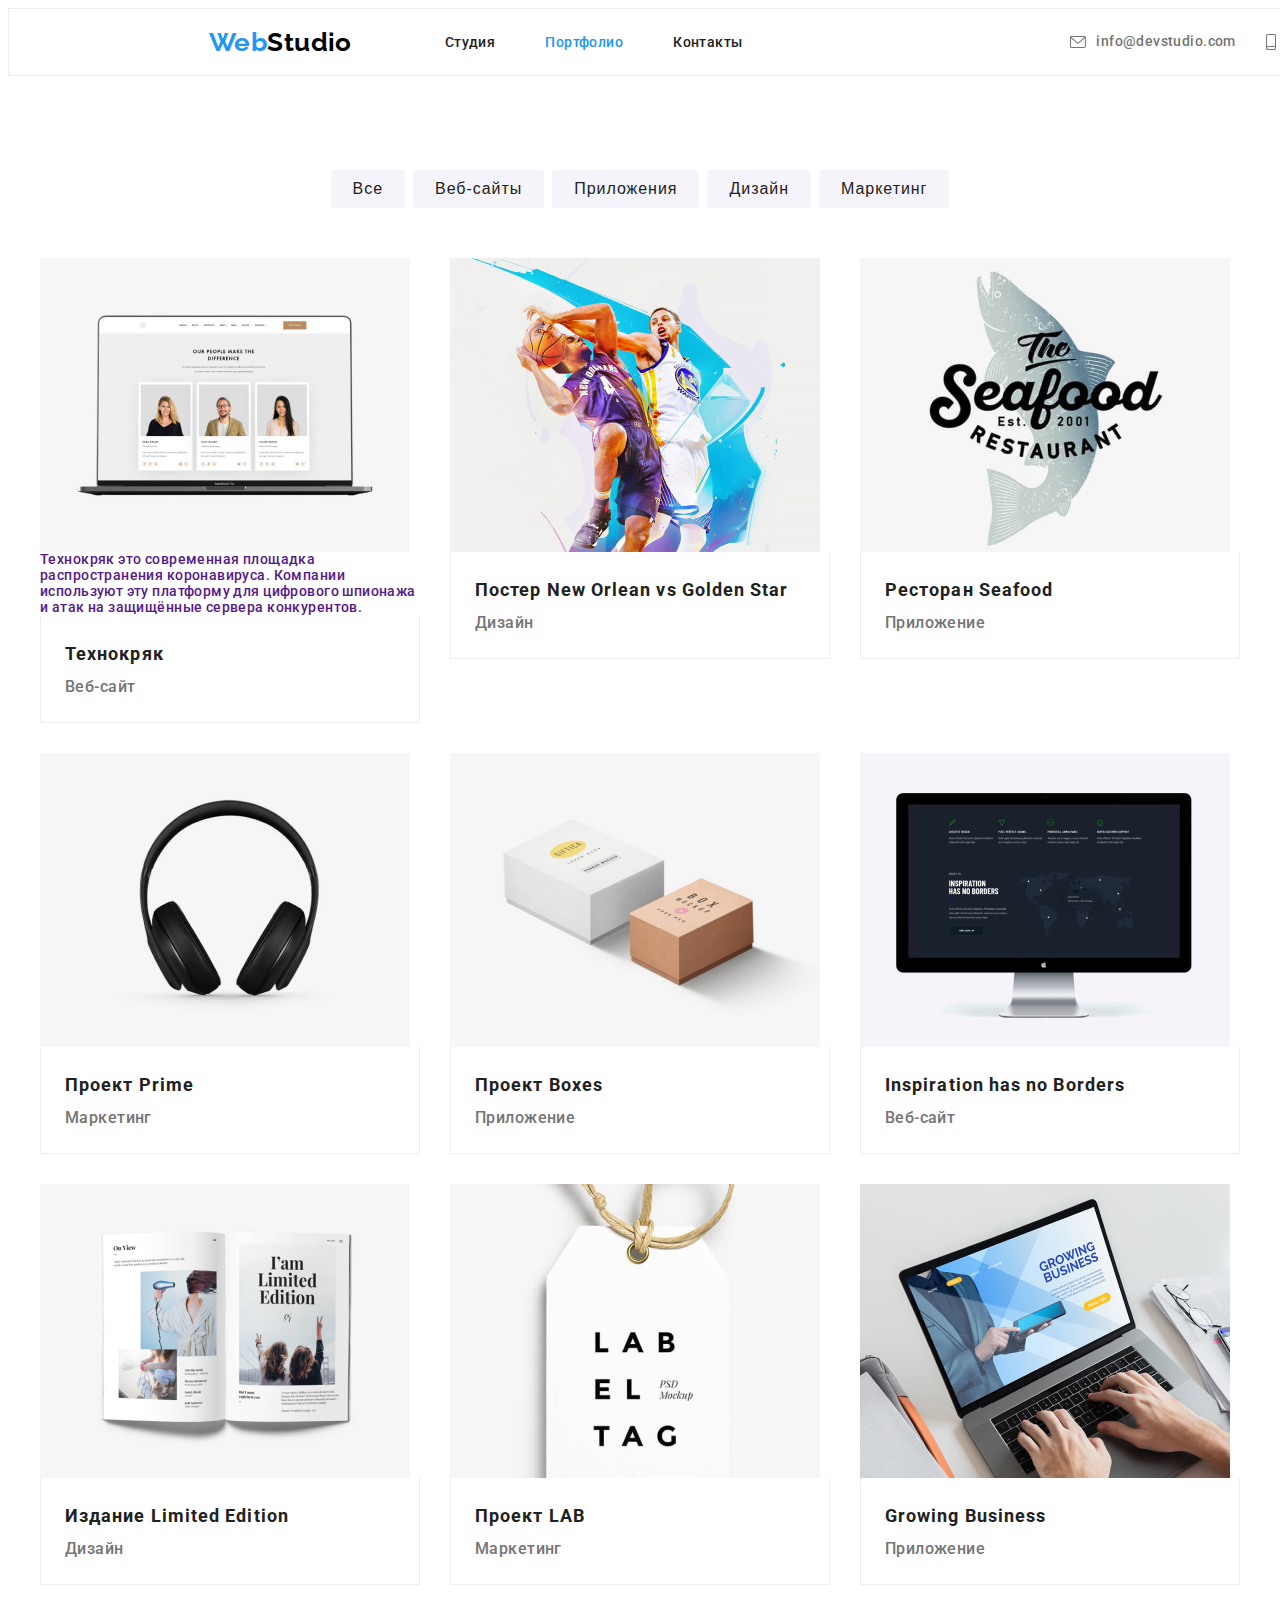
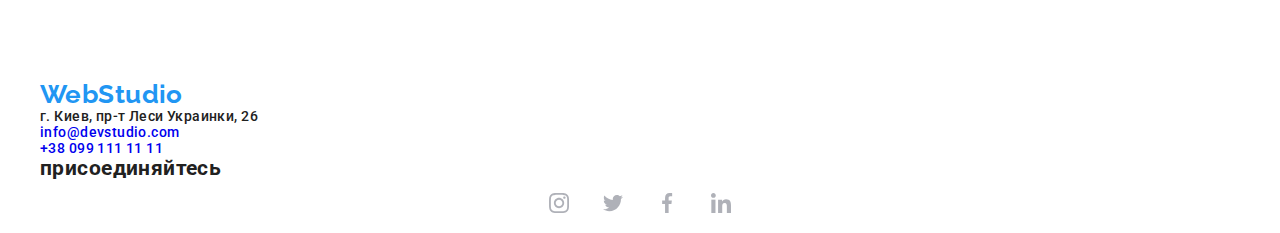
==== portfolio.html @ fe6abc53 "added overlay" ====
<!DOCTYPE html>
<html lang="ru">

<head>
  <meta charset="UTF-8">
  <meta http-equiv="X-UA-Compatible" content="IE=edge">
  <meta name="viewport" content="width=device-width, initial-scale=1.0">
  <title>WebStudio-Portfolio</title>
  <link rel="stylesheet" href="https://cdnjs.cloudflare.com/ajax/libs/modern-normalize/1.0.0/modern-normalize.css"
    integrity="sha512-Zx6MlUMKSVJoQ+83OwhdILe8cSEsCzfqThJd7J/VA2UrK6Ctj85p+xzqfyuNXE5B1k25uUdmJ2OzItbBy9GHAQ=="
    crossorigin="anonymous" />
  <link rel="stylesheet" href="https://cdnjs.cloudflare.com/ajax/libs/animate.css/4.1.1/animate.min.css" />
  <link rel="preconnect" href="https://fonts.gstatic.com">
  <link href="https://fonts.googleapis.com/css2?family=Raleway:wght@700&family=Roboto:wght@400;500;700;900&display=swap"
    rel="stylesheet">
  <link rel="stylesheet" href="./styles/styles.css">
</head>

<body>
  <!-- HEADER -->
  <header class="header">
    <div class="container">
      <nav class="menu">
        <a class="logo link" href="./index.html" lang="en">Web<span class="logo-studio-header"
            lang="en">Studio</span></a>
        <div class="nav-wrapper">
          <ul class="nav-list list">
            <li class="nav-item">
              <a class="nav-link link" href="./index.html">Студия</a>
            </li>
            <li class="nav-item">
              <a class="nav-link current link" href="./portfolio.html">Портфолио</a>
            </li>
            <li class="nav-item">
              <a class="nav-link link" href="https://www.devstudio.com/portfolio">Контакты</a>
            </li>
          </ul>
        </div>
        <div class="contact-wrapper">
          <ul class="header-contacts list">
            <li class="header-contacts-mail">
              <a class="header-contact-link link" href="mailto:info@devstudio.com" lang="en">info@devstudio.com
                <svg class="header-envelope">
                  <use href="./images/sprite.svg#icon-envelope"></use>
                </svg>
              </a>
            </li>
            <li class="header-contacts-tel">
              <a class="header-contact-link link" href="tel:+380961111111">+38 096 111 11 11
                <svg class="header-tel">
                  <use href="./images/sprite.svg#icon-smartphone"></use>
                </svg>
              </a>
            </li>
          </ul>
        </div>
      </nav>
    </div>
  </header>
  <main>
    <!-- EXAMPLES -->
    <section class="examples">
      <div class="container">
        <h2 class="visually-hidden">Наши работы</h2>
        <ul class="examples-list list">
          <li class="examples-list-item">
            <button class="nav-btn" type="button">Все</button>
          </li>
          <li class="examples-list-item">
            <button class="nav-btn" type="button">Веб-сайты</button>
          </li>
          <li class="examples-list-item">
            <button class="nav-btn" type="button">Приложения</button>
          </li>
          <li class="examples-list-item">
            <button class="nav-btn" type="button">Дизайн</button>
          </li>
          <li class="examples-list-item">
            <button class="nav-btn" type="button">Маркетинг</button>
          </li>
        </ul>
        <ul class="examples-img-list list">
          <li class="examples-img-item">
            <a class="list-items link" href="">
              <div class="examples-list-wraper">
                <img class="img" src="./images/portfolio/portfolio-1.jpg" alt="laptop desctop">
                <p class="overlay">Технокряк это современная площадка распространения коронавируса. Компании используют эту платформу
                   для цифрового
                   шпионажа и атак на защищённые сервера конкурентов.</p>
              </div>
              <div class="examples-about-wrapper">
                <h3 class="examples-img-title">Технокряк</h3>
                <p class="examples-img-about">Веб-сайт</p>
              </div>
            </a>
          </li>
          <li class="examples-img-item">
            <a class="list-items link" href="">
              <img class="img" src="./images/portfolio/portfolio-2.jpg" alt="two basketball players">
              <div class="examples-about-wrapper">
                <h3 class="examples-img-title">Постер <span lang="en">New Orlean vs Golden Star</span></h3>
                <p class="examples-img-about">Дизайн</p>
              </div>
            </a>
          </li>
          <li class="examples-img-item">
            <a class="list-items link" href="">
              <img class="img" src="./images/portfolio/portfolio-3.jpg" alt="fish restaurant logo">
              <div class="examples-about-wrapper">
                <h3 class="examples-img-title">Ресторан <span lang="en">Seafood</span></h3>
                <p class="examples-img-about">Приложение</p>
              </div>
            </a>
          </li>
          <li class="examples-img-item">
            <a class="list-items link" href="">
              <img class="img" src="./images/portfolio/portfolio-4.jpg" alt="headphones">
              <div class="examples-about-wrapper">
                <h3 class="examples-img-title">Проект <span lang="en">Prime</span></h3>
                <p class="examples-img-about">Маркетинг</p>
              </div>
            </a>
          </li>
          <li class="examples-img-item">
            <a class="list-items link" href="">
              <img class="img" src="./images/portfolio/portfolio-5.jpg" alt="two boxes">
              <div class="examples-about-wrapper">
                <h3 class="examples-img-title">Проект <span lang="en">Boxes</span></h3>
                <p class="examples-img-about">Приложение</p>
              </div>
            </a>
          </li>
          <li class="examples-img-item">
            <a class="list-items link" href="">
              <img class="img" src="./images/portfolio/portfolio-6.jpg" alt="computer display">
              <div class="examples-about-wrapper">
                <h3 class="examples-img-title" lang="en">Inspiration has no Borders</h3>
                <p class="examples-img-about">Веб-сайт</p>
              </div>
            </a>
          </li>
          <li class="examples-img-item">
            <a class="list-items link" href="">
              <img class="img" src="./images/portfolio/portfolio-7.jpg" alt="opened magazine">
              <div class="examples-about-wrapper">
                <h3 class="examples-img-title">Издание <span lang="en">Limited Edition</span></h3>
                <p class="examples-img-about">Дизайн</p>
              </div>
            </a>
          </li>
          <li class="examples-img-item">
            <a class="list-items link" href="">
              <img class="img" src="./images/portfolio/portfolio-8.jpg" alt="some label">
              <div class="examples-about-wrapper">
                <h3 class="examples-img-title">Проект <span lang="en">LAB</span></h3>
                <p class="examples-img-about">Маркетинг</p>
              </div>
            </a>
          </li>
          <li class="examples-img-item">
            <a class="list-items link" href="">
              <img class="img" src="./images/portfolio/portfolio-9.jpg" alt="man working on a laptop">
              <div class="examples-about-wrapper">
                <h3 class="examples-img-title" lang="en">Growing Business</h3>
                <p class="examples-img-about">Приложение</p>
              </div>
            </a>
          </li>
        </ul>
      </div>
    </section>
  </main>
  <!-- FOOTER -->
  <footer class="footer">
    <div class="container">
      <div class="address-wrapper">
        <a class="logo link" href="./index.html" lang="en">Web<span class="logo-studio-footer"
            lang="en">Studio</span></a>
        <p class="address">г. Киев, пр-т Леси Украинки, 26</p>
        <ul class="address-list list">
          <li class="address-list-item">
            <a class="address-link link" href="mailto:info@devstudio.com">info@devstudio.com</a>
          </li>
          <li class="address-list-item">
            <a class="address-link link" href="tel:+380991111111">+38 099 111 11 11</a>
          </li>
        </ul>
      </div>
      <div class="footer-social-list">
        <h2 class="footer-social-title">присоединяйтесь</h2>
        <ul class="social-list list">
          <li class="social-list-item">
            <a href="" class="social-list-link link">
              <svg class="social-list-icon">
                <use href="./images/sprite.svg#icon-instagram"></use>
              </svg>
            </a>
          </li>
          <li class="social-list-item">
            <a href="" class="social-list-link link">
              <svg class="social-list-icon">
                <use href="./images/sprite.svg#icon-twitter"></use>
              </svg>
            </a>
          </li>
          <li class="social-list-item">
            <a href="" class="social-list-link link">
              <svg class="social-list-icon">
                <use href="./images/sprite.svg#icon-facebook"></use>
              </svg>
            </a>
          </li>
          <li class="social-list-item">
            <a href="" class="social-list-link link">
              <svg class="social-list-icon">
                <use href="./images/sprite.svg#icon-linkedin"></use>
              </svg>
            </a>
          </li>
        </ul>
      </div>
    </div>
  </footer>
</body>

</html>
---- styles/styles.css ----
:root {
  --main-font: "Roboto", sans-serif;
  --secondary-font: "Raleway", sans-serif;
  --accent-color: #2196f3;
  --main-text-color: #212121;
  --secondary-text-color: #757575;
  --accent-text-color: #ffffff;
  --background-color-main: #f5f4fa;
  --background-color-accent: #2f303a;
  --logo-text-main: #000000;
  --social-logo: #afb1b8;
  --section-pt: 94px;
  --section-pb: 94px;
}

body {
  font-family: var(--main-font);
  color: var(--main-text-color);
  font-weight: 500;
  font-size: 14px;
  line-height: 1.14;
  letter-spacing: 0.03em;
}

h1,
h2,
h3,
h4,
h5,
h6,
p {
  margin: 0;
}

ul,
ol {
  margin: 0;
  padding: 0;
}

img {
  display: block;
}

.link {
  text-decoration: none;
  display: block;
}

.list {
  list-style: none;
}

.container {
  width: 1200px;
  margin: 0 auto;
  padding-left: 15px;
  padding-right: 15px;
}

/* ================ COMPONENTS ================*/

.modal-btn {
  min-width: 200px;
  margin: 0 auto;
  padding: 10px 32px;
  font-weight: 700;
  font-size: 16px;
  line-height: 1.88;
  display: flex;
  justify-content: center;
  letter-spacing: 0.06em;
  color: var(--accent-text-color);
  cursor: pointer;
  background: var(--accent-color);
  border-radius: 4px;
  border: none;
}

.nav-btn {
  padding: 6px 22px;
  font-weight: inherit;
  font-size: 16px;
  line-height: 1.63;
  display: flex;
  align-items: center;
  text-align: center;
  letter-spacing: 0.06em;
  color: var(--main-text-color);
  cursor: pointer;
  background: var(--background-color-main);
  border-radius: 4px;
  border: none;
}

.img {
  display: block;
  max-width: 100%;
  height: auto;
}

.current.nav-link {
  color: var(--accent-color);
}

.visually-hidden {
  position: absolute !important;
  clip: rect(1px 1px 1px 1px); /* IE6, IE7 */
  clip: rect(1px, 1px, 1px, 1px);
  padding: 0 !important;
  border: 0 !important;
  height: 1px !important;
  width: 1px !important;
  overflow: hidden;
}

.container {
  width: 1200px;
  margin: 0 auto;
  padding-left: 15px;
  padding-right: 15px;
}

.section-title {
  margin-bottom: 50px;
  font-weight: 700;
  font-size: 36px;
  line-height: 1.17;
  text-align: center;
  color: var(--logo-text-main);
}

.social-list {
  display: flex;
  align-items: center;
  justify-content: center;
}

.social-list-link {
  display: flex;
  align-items: center;
  justify-content: center;
  width: 44px;
  height: 44px;
  border-radius: 50%;
  background-color: transparent;
}

.social-list-link:hover,
.social-list-link:focus {
  background-color: var(--accent-color);
}

.social-list-link:hover .social-list-icon,
.social-list-link:focus .social-list-icon {
  fill: var(--accent-text-color);
}

.social-list-item:not(:last-child) {
  margin-right: 10px;
}

.social-list-icon {
  fill: var(--social-logo);
  width: 20px;
  height: 20px;
}

/* ================ END COMPONENTS ================*/

/* ================ HEADER ================*/

.header {
  width: 1600px;
  display: flex;
  align-items: center;
  flex-direction: row;
  margin: 0 auto;
  border: 1px solid #ececec;
}

.menu {
  display: flex;
  align-items: center;
}

.logo {
  display: inline-block;
  font-family: var(--secondary-font);
  font-weight: 700;
  font-size: 26px;
  line-height: 1.19;
  color: var(--accent-color);
  margin-right: 93px;
}

.logo-studio-header {
  color: var(--logo-text-main);
}

.nav-wrapper {
  display: block;
}

.contact-wrapper {
  display: block;
  margin-left: auto;
}

.nav-list {
  display: flex;
}

.nav-item {
  display: inline-block;
}

.nav-item:not(:last-child) {
  margin-right: 50px;
}

.nav-link {
  line-height: 1.17;
  padding-top: 25px;
  padding-bottom: 25px;
  color: var(--main-text-color);
}

.nav-link:hover,
.nav-link:focus {
  color: var(--accent-color);
}

.header-contacts {
  display: flex;
  margin-left: 0 auto;
  align-items: center;
}

.header-contacts-mail {
  display: inline-block;
  margin-right: 30px;
  fill: var(--secondary-text-color);
}

.header-contacts-tel {
  display: inline-block;
  fill: var(--secondary-text-color);
}

.header-contact-link {
  display: flex;
  align-items: center;
  padding-top: 25px;
  padding-bottom: 25px;
  color: var(--secondary-text-color);
  flex-direction: row-reverse;
}

.header-contact-link:hover,
.header-contact-link:focus {
  fill: var(--accent-color);
  color: var(--accent-color);
}

.header-envelope {
  width: 16px;
  height: 12px;
  margin-right: 10px;
}

.header-tel {
  width: 10px;
  height: 16px;
  margin-right: 10px;
}
/* ================ END HEADER ================*/

/* ================ HERO ================*/

.hero {
  margin: 0 auto;
  width: 1600px;
  background-color: #c4c4c4;
  text-align: center;
  background-image: linear-gradient(
      rgba(47, 48, 58, 0.4),
      rgba(47, 48, 58, 0.4)
    ),
    url(../images/hero-bg.jpg);
  background-repeat: no-repeat;
  background-size: cover;
}

.hero .container {
  padding-top: 200px;
  padding-bottom: 200px;
  max-width: 696px;
}

.hero-title {
  margin-bottom: 30px;
  font-weight: 900;
  font-size: 44px;
  line-height: 1.36;
  letter-spacing: 0.06em;
  text-transform: uppercase;
  color: var(--accent-text-color);
}

/* ================ END HERO ================*/

/* ================ SPECIALTIES ================*/

.specialties {
  padding-top: var(--section-pt);
  padding-bottom: var(--section-pb);
}

.specs-list {
  display: flex;
  margin-left: -30px;
  margin-top: -30px;
}

.specs-list-item {
  display: block;
  flex-basis: calc(100% / 4 - 90px);
  width: 270px;
  margin-left: 30px;
  margin-top: 30px;
}

.logo-wrapper {
  display: flex;
  align-items: center;
  justify-content: center;
  width: 270px;
  height: 120px;
  margin-bottom: 30px;
  background-color: var(--background-color-main);
}

.specialties-logo {
  display: block;
  width: 70px;
  height: 70px;
}

.specs-subtitle {
  margin-bottom: 10px;
  font-weight: 700;
  line-height: 1.17;
  text-transform: uppercase;
  color: var(--logo-text-main);
}

.specs-text {
  font-weight: 400;
  line-height: 1.71;
  color: var(--secondary-text-color);
}

/* ================ END SPECIALTIES ================*/

/* ================ SKILLS ================*/

.skills {
  padding-bottom: var(--section-pb);
}

.skills-list {
  display: flex;
  flex-wrap: wrap;
  margin-left: -30px;
  margin-top: -30px;
}

.skills-list-item {
  flex-basis: calc(100% / 3 - 30px);
  margin-left: 30px;
  margin-top: 30px;
}
/* ================ END SKILLS ================*/

/* ================ TEAM ================*/

.team {
  background-color: var(--background-color-main);
  padding-bottom: var(--section-pb);
  padding-top: var(--section-pt);
}

.team-list {
  display: flex;
  flex-wrap: wrap;
  margin-left: -30px;
  margin-top: -30px;
}

.team-list-item {
  flex-basis: calc(100% / 4 - 30px);
  margin-left: 30px;
  margin-top: 30px;
  box-shadow: 0px 1px 3px rgba(0, 0, 0, 0.12), 0px 1px 1px rgba(0, 0, 0, 0.14),
    0px 2px 1px rgba(0, 0, 0, 0.2);
  border-radius: 0px 0px 4px 4px;
}

.team-name-container {
  padding-top: 30px;
  padding-bottom: 30px;
}

.team-name {
  margin-bottom: 10px;
  font-size: 16px;
  line-height: 1.19;
  text-align: center;
  color: var(--main-text-color);
}

.team-occupation {
  margin-bottom: 16px;
  font-size: 16px;
  line-height: 1.19;
  text-align: center;
  color: var(--secondary-text-color);
}

.team-img {
  width: 270px;
  height: 260px;
}

/* ================ END TEAM ================*/

/* ================ CLIENTS ================*/

.clients {
  padding-bottom: var(--section-pb);
  padding-top: var(--section-pt);
}
.clients-list {
  display: flex;
}

.clients-list-item {
  display: flex;
  width: 170px;
  height: 90px;
}

.clients-list-item:not(:last-child) {
  margin-right: 30px;
}

.clients-logo {
  display: flex;
  justify-content: center;
  align-items: center;
  width: 100%;
  height: 100%;
  border: 1px solid #afb1b8;
  border-radius: 4px;
  fill: var(--social-logo);
}

.clients-logo:hover,
.clients-logo:focus {
  border-color: var(--accent-color);
  fill: var(--accent-color);
}

.clients-logo-icon {
  display: inline-block;
}

/* ================ END CLIENTS ================*/

/* ================ EXAMPLES ================*/

.examples {
  padding-top: var(--section-pt);
  padding-bottom: var(--section-pb);
}
.examples-list {
  display: flex;
  justify-content: center;
  margin-bottom: 50px;
}

.examples-list-item:not(:last-child) {
  margin-right: 8px;
}

.list-items:hover,
.list-items:focus {
  box-shadow: 0px 1px 1px rgba(0, 0, 0, 0.12), 0px 4px 4px rgba(0, 0, 0, 0.06),
    1px 4px 6px rgba(0, 0, 0, 0.16);
}

.nav-btn:hover,
.nav-btn:focus {
  background-color: var(--accent-color);
  color: var(--accent-text-color);
  box-shadow: 0px 3px 1px rgba(0, 0, 0, 0.1), 0px 1px 2px rgba(0, 0, 0, 0.08),
    0px 2px 2px rgba(0, 0, 0, 0.12);
  border-radius: 4px;
}

.examples-img-list {
  display: flex;
  flex-wrap: wrap;
  margin-top: -30px;
  margin-left: -30px;
}

.examples-img-item {
  flex-basis: calc(100% / 3 - 30px);
  margin-top: 30px;
  margin-left: 30px;
}

.examples-about-wrapper {
  padding: 20px 24px;
  border: 1px solid #eeeeee;
  border-top: none;
}

.examples-img-title {
  font-weight: 700;
  font-size: 18px;
  line-height: 2;
  letter-spacing: 0.06em;
  color: var(--main-text-color);
}

.examples-img-about {
  font-size: 16px;
  line-height: 1.86;
  color: var(--secondary-text-color);

.examples-list-wraper {
  position: relative;
  overflow: hidden;
}

.overlay {
position: absolute;
transform: translateY(100%);
top: 0;
left: 0;
height: 100%;
padding: 24px 63px;
background-color: var(--accent-color);
color: var(--accent-text-color);
overflow: scroll;

transition: transform 250ms cubic-bezier(0.4, 0, 0.2, 1);
}

.list-items:hover .overlay,
.list-items:focus .overlay {
  transform: translateY(0%);

}
/* ================ END EXAMPLES ================*/

/* ================ FOOTER ================*/

.footer {
  background-color: var(--background-color-accent);
  padding-top: 60px;
  padding-bottom: 60px;
}

.footer .logo {
  margin-bottom: 20px;
}

.footer .container {
  display: flex;
  align-items: baseline;
}

.logo-studio-footer {
  color: var(--accent-text-color);
}

.address {
  margin-bottom: 9px;
  line-height: 1.71;
  color: var(--accent-text-color);
}

.address-wrapper {
  display: block;
}

.address-list-item:not(:last-child) {
  margin-bottom: 9px;
}

.address-link {
  line-height: 1.71;
  color: rgba(255, 255, 255, 0.6);
}

.address-link:hover,
.address-link:focus {
  color: var(--accent-color);
}

.footer-social-title {
  display: block;
  margin-bottom: 20px;
  text-transform: uppercase;
  color: var(--accent-text-color);
  font-size: 14px;
  line-height: 1.17;
}

.footer-social-list {
  display: inline-block;
  margin-left: 70px;
}

.footer .social-list-link {
  background-image: linear-gradient(
    rgba(255, 255, 255, 0.1),
    rgba(255, 255, 255, 0.1)
  );
}

.footer .social-list-icon {
  fill: var(--accent-text-color);
}
/* ================ END FOOTER ================*/
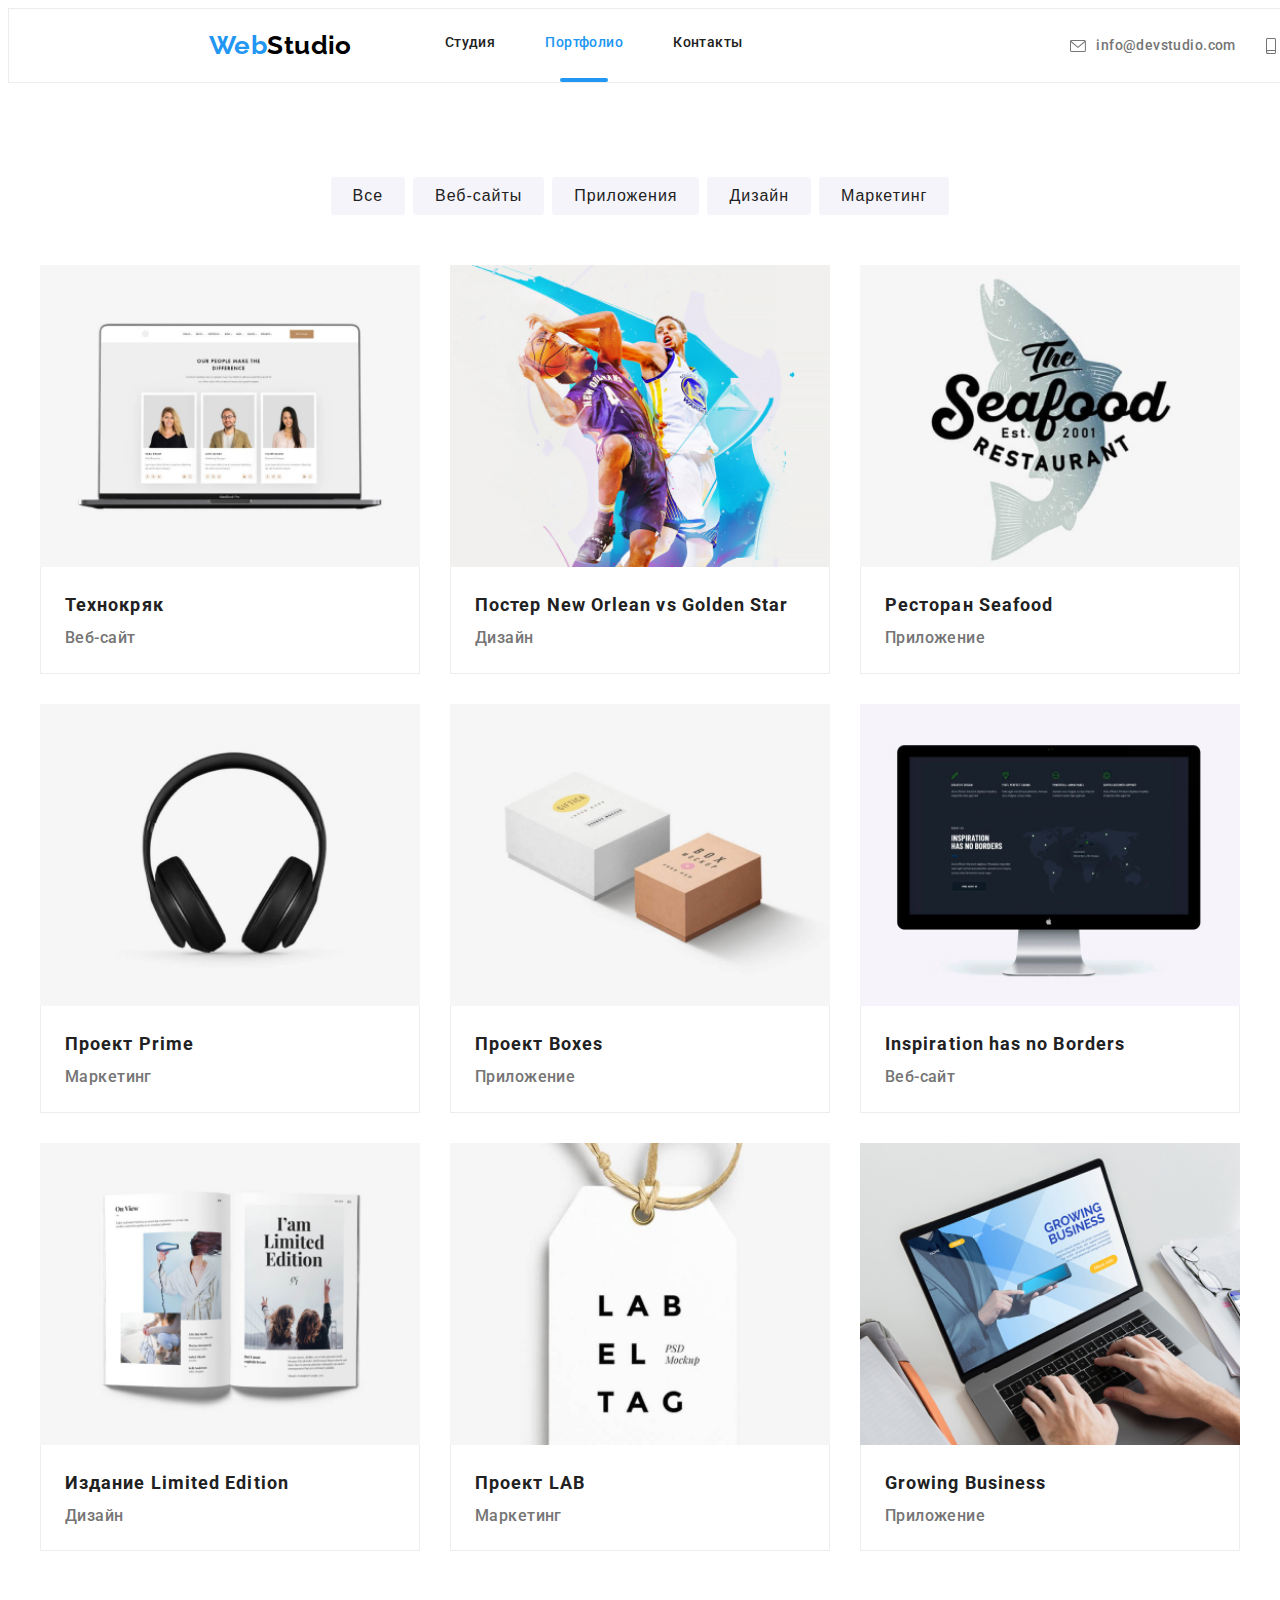
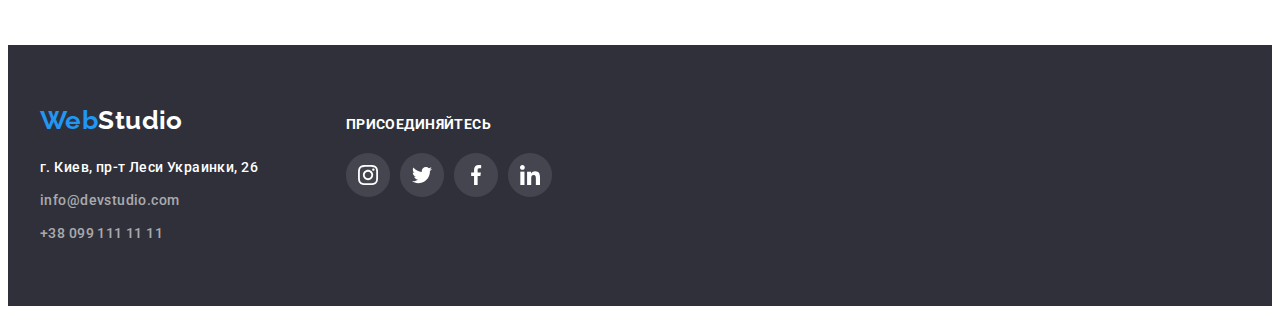
==== commit 0cbb3338: "added animation and modal" ====
--- a/portfolio.html
+++ b/portfolio.html
@@ -84,9 +84,10 @@
             <a class="list-items link" href="">
               <div class="examples-list-wraper">
                 <img class="img" src="./images/portfolio/portfolio-1.jpg" alt="laptop desctop">
-                <p class="overlay">Технокряк это современная площадка распространения коронавируса. Компании используют эту платформу
-                   для цифрового
-                   шпионажа и атак на защищённые сервера конкурентов.</p>
+                <p class="overlay">Технокряк это современная площадка распространения коронавируса. Компании используют
+                  эту платформу
+                  для цифрового
+                  шпионажа и атак на защищённые сервера конкурентов.</p>
               </div>
               <div class="examples-about-wrapper">
                 <h3 class="examples-img-title">Технокряк</h3>
@@ -96,7 +97,13 @@
           </li>
           <li class="examples-img-item">
             <a class="list-items link" href="">
-              <img class="img" src="./images/portfolio/portfolio-2.jpg" alt="two basketball players">
+              <div class="examples-list-wraper">
+                <img class="img" src="./images/portfolio/portfolio-2.jpg" alt="two basketball players">
+                <p class="overlay">Технокряк это современная площадка распространения коронавируса. Компании используют
+                  эту платформу
+                  для цифрового
+                  шпионажа и атак на защищённые сервера конкурентов.</p>
+              </div>
               <div class="examples-about-wrapper">
                 <h3 class="examples-img-title">Постер <span lang="en">New Orlean vs Golden Star</span></h3>
                 <p class="examples-img-about">Дизайн</p>
@@ -105,7 +112,13 @@
           </li>
           <li class="examples-img-item">
             <a class="list-items link" href="">
-              <img class="img" src="./images/portfolio/portfolio-3.jpg" alt="fish restaurant logo">
+              <div class="examples-list-wraper">
+                <img class="img" src="./images/portfolio/portfolio-3.jpg" alt="fish restaurant logo">
+                <p class="overlay">Технокряк это современная площадка распространения коронавируса. Компании используют
+                  эту платформу
+                  для цифрового
+                  шпионажа и атак на защищённые сервера конкурентов.</p>
+              </div>
               <div class="examples-about-wrapper">
                 <h3 class="examples-img-title">Ресторан <span lang="en">Seafood</span></h3>
                 <p class="examples-img-about">Приложение</p>
@@ -114,7 +127,13 @@
           </li>
           <li class="examples-img-item">
             <a class="list-items link" href="">
-              <img class="img" src="./images/portfolio/portfolio-4.jpg" alt="headphones">
+              <div class="examples-list-wraper">
+                <img class="img" src="./images/portfolio/portfolio-4.jpg" alt="headphones">
+                <p class="overlay">Технокряк это современная площадка распространения коронавируса. Компании используют
+                  эту платформу
+                  для цифрового
+                  шпионажа и атак на защищённые сервера конкурентов.</p>
+              </div>
               <div class="examples-about-wrapper">
                 <h3 class="examples-img-title">Проект <span lang="en">Prime</span></h3>
                 <p class="examples-img-about">Маркетинг</p>
@@ -123,7 +142,13 @@
           </li>
           <li class="examples-img-item">
             <a class="list-items link" href="">
-              <img class="img" src="./images/portfolio/portfolio-5.jpg" alt="two boxes">
+              <div class="examples-list-wraper">
+                <img class="img" src="./images/portfolio/portfolio-5.jpg" alt="two boxes">
+                <p class="overlay">Технокряк это современная площадка распространения коронавируса. Компании используют
+                  эту платформу
+                  для цифрового
+                  шпионажа и атак на защищённые сервера конкурентов.</p>
+              </div>
               <div class="examples-about-wrapper">
                 <h3 class="examples-img-title">Проект <span lang="en">Boxes</span></h3>
                 <p class="examples-img-about">Приложение</p>
@@ -132,7 +157,13 @@
           </li>
           <li class="examples-img-item">
             <a class="list-items link" href="">
-              <img class="img" src="./images/portfolio/portfolio-6.jpg" alt="computer display">
+              <div class="examples-list-wraper">
+                <img class="img" src="./images/portfolio/portfolio-6.jpg" alt="computer display">
+                <p class="overlay">Технокряк это современная площадка распространения коронавируса. Компании используют
+                  эту платформу
+                  для цифрового
+                  шпионажа и атак на защищённые сервера конкурентов.</p>
+              </div>
               <div class="examples-about-wrapper">
                 <h3 class="examples-img-title" lang="en">Inspiration has no Borders</h3>
                 <p class="examples-img-about">Веб-сайт</p>
@@ -141,7 +172,13 @@
           </li>
           <li class="examples-img-item">
             <a class="list-items link" href="">
-              <img class="img" src="./images/portfolio/portfolio-7.jpg" alt="opened magazine">
+              <div class="examples-list-wraper">
+                <img class="img" src="./images/portfolio/portfolio-7.jpg" alt="opened magazine">
+                <p class="overlay">Технокряк это современная площадка распространения коронавируса. Компании используют
+                  эту платформу
+                  для цифрового
+                  шпионажа и атак на защищённые сервера конкурентов.</p>
+              </div>
               <div class="examples-about-wrapper">
                 <h3 class="examples-img-title">Издание <span lang="en">Limited Edition</span></h3>
                 <p class="examples-img-about">Дизайн</p>
@@ -150,7 +187,13 @@
           </li>
           <li class="examples-img-item">
             <a class="list-items link" href="">
-              <img class="img" src="./images/portfolio/portfolio-8.jpg" alt="some label">
+              <div class="examples-list-wraper">
+                <img class="img" src="./images/portfolio/portfolio-8.jpg" alt="some label">
+                <p class="overlay">Технокряк это современная площадка распространения коронавируса. Компании используют
+                  эту платформу
+                  для цифрового
+                  шпионажа и атак на защищённые сервера конкурентов.</p>
+              </div>
               <div class="examples-about-wrapper">
                 <h3 class="examples-img-title">Проект <span lang="en">LAB</span></h3>
                 <p class="examples-img-about">Маркетинг</p>
@@ -159,7 +202,13 @@
           </li>
           <li class="examples-img-item">
             <a class="list-items link" href="">
-              <img class="img" src="./images/portfolio/portfolio-9.jpg" alt="man working on a laptop">
+              <div class="examples-list-wraper">
+                <img class="img" src="./images/portfolio/portfolio-9.jpg" alt="man working on a laptop">
+                <p class="overlay">Технокряк это современная площадка распространения коронавируса. Компании используют
+                  эту платформу
+                  для цифрового
+                  шпионажа и атак на защищённые сервера конкурентов.</p>
+              </div>
               <div class="examples-about-wrapper">
                 <h3 class="examples-img-title" lang="en">Growing Business</h3>
                 <p class="examples-img-about">Приложение</p>
--- a/styles/styles.css
+++ b/styles/styles.css
@@ -40,6 +40,7 @@
 
 img {
   display: block;
+  width: 100%;
 }
 
 .link {
@@ -91,6 +92,9 @@
   background: var(--background-color-main);
   border-radius: 4px;
   border: none;
+
+  transition: background-color 250ms cubic-bezier(0.4, 0, 0.2, 1),
+    color 250ms cubic-bezier(0.4, 0, 0.2, 1);
 }
 
 .img {
@@ -100,7 +104,25 @@
 }
 
 .current.nav-link {
+  display: flex;
+  justify-items: center;
+  align-items: center;
+  flex-direction: column;
   color: var(--accent-color);
+}
+
+.nav-link-wrapper {
+  display: block;
+}
+
+.current.nav-link::after {
+  content: "";
+  display: block;
+  width: 48px;
+  height: 4px;
+  border-radius: 2px;
+  margin-top: 28px;
+  background-color: var(--accent-color);
 }
 
 .visually-hidden {
@@ -144,6 +166,8 @@
   height: 44px;
   border-radius: 50%;
   background-color: transparent;
+
+  transition: background-color 250ms cubic-bezier(0.4, 0, 0.2, 1);
 }
 
 .social-list-link:hover,
@@ -164,6 +188,8 @@
   fill: var(--social-logo);
   width: 20px;
   height: 20px;
+
+  transition: fill 250ms cubic-bezier(0.4, 0, 0.2, 1);
 }
 
 /* ================ END COMPONENTS ================*/
@@ -212,7 +238,7 @@
 }
 
 .nav-item {
-  display: inline-block;
+  display: flex;
 }
 
 .nav-item:not(:last-child) {
@@ -222,8 +248,9 @@
 .nav-link {
   line-height: 1.17;
   padding-top: 25px;
-  padding-bottom: 25px;
   color: var(--main-text-color);
+
+  transition: color 250ms cubic-bezier(0.4, 0, 0.2, 1);
 }
 
 .nav-link:hover,
@@ -255,6 +282,9 @@
   padding-bottom: 25px;
   color: var(--secondary-text-color);
   flex-direction: row-reverse;
+
+  transition: color 250ms cubic-bezier(0.4, 0, 0.2, 1),
+    fill 250ms cubic-bezier(0.4, 0, 0.2, 1);
 }
 
 .header-contact-link:hover,
@@ -377,10 +407,28 @@
 }
 
 .skills-list-item {
+  position: relative;
   flex-basis: calc(100% / 3 - 30px);
   margin-left: 30px;
   margin-top: 30px;
 }
+
+.skill-title {
+  position: absolute;
+  left: 0;
+  bottom: 0;
+  display: block;
+  padding-top: 27px;
+  padding-bottom: 27px;
+  width: 100%;
+  height: 70px;
+  background-color: rgba(47, 48, 58, 0.8);
+  color: var(--accent-text-color);
+  font-weight: 700;
+  text-align: center;
+  text-transform: uppercase;
+}
+
 /* ================ END SKILLS ================*/
 
 /* ================ TEAM ================*/
@@ -464,6 +512,9 @@
   border: 1px solid #afb1b8;
   border-radius: 4px;
   fill: var(--social-logo);
+
+  transition: border-color 250ms cubic-bezier(0.4, 0, 0.2, 1),
+    fill 250ms cubic-bezier(0.4, 0, 0.2, 1);
 }
 
 .clients-logo:hover,
@@ -540,6 +591,7 @@
   font-size: 16px;
   line-height: 1.86;
   color: var(--secondary-text-color);
+}
 
 .examples-list-wraper {
   position: relative;
@@ -547,23 +599,28 @@
 }
 
 .overlay {
-position: absolute;
-transform: translateY(100%);
-top: 0;
-left: 0;
-height: 100%;
-padding: 24px 63px;
-background-color: var(--accent-color);
-color: var(--accent-text-color);
-overflow: scroll;
-
-transition: transform 250ms cubic-bezier(0.4, 0, 0.2, 1);
+  position: absolute;
+  transform: translateY(100%);
+  top: 0;
+  left: 0;
+  height: 100%;
+  padding: 60px 24px;
+  background-color: var(--accent-color);
+  color: var(--accent-text-color);
+  overflow: auto;
+  font-family: Roboto;
+  font-weight: 400;
+  font-size: 18px;
+  line-height: 1.55;
+  letter-spacing: 0.03em;
+
+  transition: transform 250ms cubic-bezier(0.4, 0, 0.2, 1);
 }
 
 .list-items:hover .overlay,
 .list-items:focus .overlay {
   transform: translateY(0%);
-
+  opacity: 0.9;
 }
 /* ================ END EXAMPLES ================*/
 
@@ -605,6 +662,8 @@
 .address-link {
   line-height: 1.71;
   color: rgba(255, 255, 255, 0.6);
+
+  transition: color 250ms cubic-bezier(0.4, 0, 0.2, 1);
 }
 
 .address-link:hover,
@@ -637,3 +696,49 @@
   fill: var(--accent-text-color);
 }
 /* ================ END FOOTER ================*/
+
+.backdrop {
+  position: fixed;
+  top: 0;
+  left: 0;
+  width: 100vw;
+  height: 100vh;
+  background-color: rgba(0, 0, 0, 0.2);
+
+  transition: opacity 250ms cubic-bezier(0.4, 0, 0.2, 1),
+    visibility 250ms cubic-bezier(0.4, 0, 0.2, 1),
+    pointer-events 250ms cubic-bezier(0.4, 0, 0.2, 1);
+}
+
+.modal {
+  position: absolute;
+  top: 50%;
+  left: 50%;
+  transform: translate(-50%, -50%);
+  width: 528px;
+  height: 581px;
+  background-color: #ffffff;
+}
+
+.modal-close-btn {
+  position: absolute;
+  top: 8px;
+  right: 8px;
+  width: 30px;
+  height: 30px;
+  border-radius: 50%;
+  border: 1px solid rgba(0, 0, 0, 0.1);
+  background: transparent;
+  cursor: pointer;
+}
+
+.modal-x {
+  width: 11px;
+  height: 11px;
+}
+
+.is-hidden {
+  opacity: 0;
+  visibility: hidden;
+  pointer-events: none;
+}
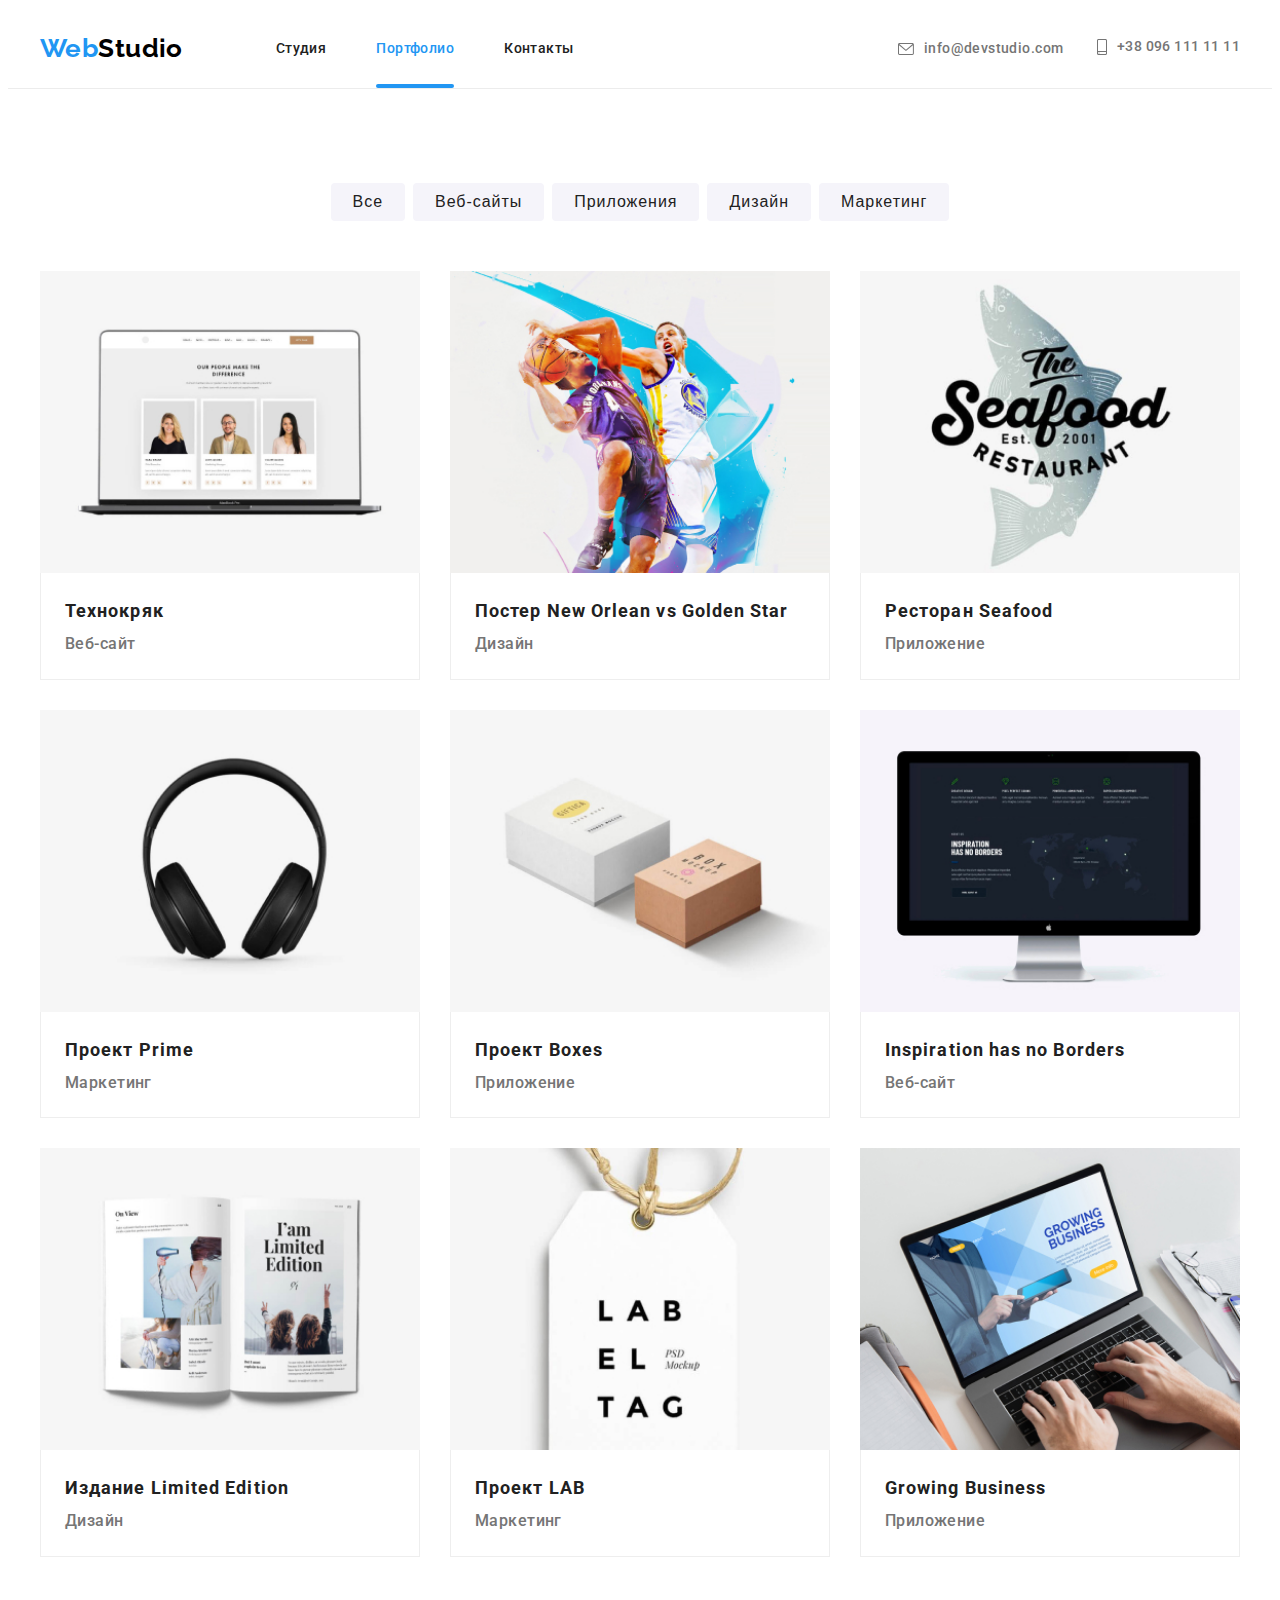
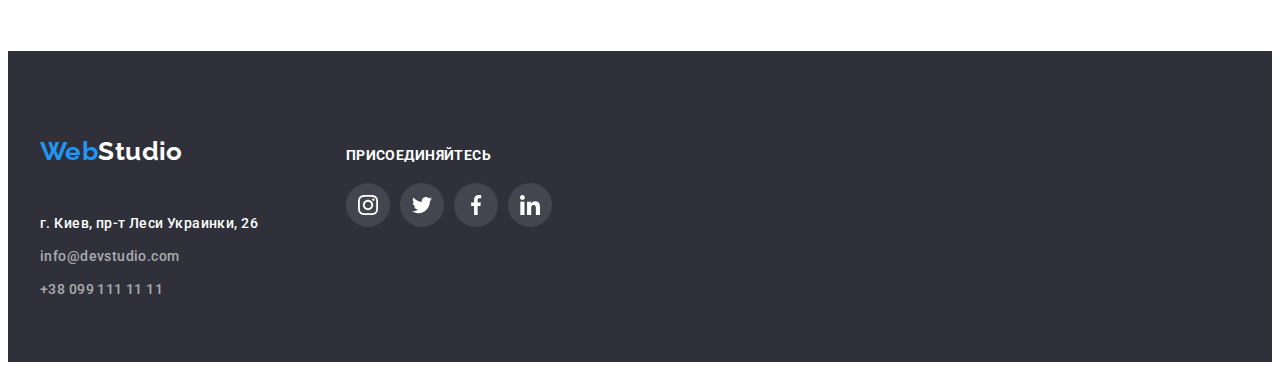
==== commit fcff1e92: "added hw5 beta" ====
--- a/portfolio.html
+++ b/portfolio.html
@@ -21,40 +21,37 @@
   <header class="header">
     <div class="container">
       <nav class="menu">
-        <a class="logo link" href="./index.html" lang="en">Web<span class="logo-studio-header"
-            lang="en">Studio</span></a>
-        <div class="nav-wrapper">
-          <ul class="nav-list list">
-            <li class="nav-item">
-              <a class="nav-link link" href="./index.html">Студия</a>
-            </li>
-            <li class="nav-item">
-              <a class="nav-link current link" href="./portfolio.html">Портфолио</a>
-            </li>
-            <li class="nav-item">
-              <a class="nav-link link" href="https://www.devstudio.com/portfolio">Контакты</a>
-            </li>
-          </ul>
-        </div>
-        <div class="contact-wrapper">
-          <ul class="header-contacts list">
-            <li class="header-contacts-mail">
-              <a class="header-contact-link link" href="mailto:info@devstudio.com" lang="en">info@devstudio.com
-                <svg class="header-envelope">
-                  <use href="./images/sprite.svg#icon-envelope"></use>
-                </svg>
-              </a>
-            </li>
-            <li class="header-contacts-tel">
-              <a class="header-contact-link link" href="tel:+380961111111">+38 096 111 11 11
-                <svg class="header-tel">
-                  <use href="./images/sprite.svg#icon-smartphone"></use>
-                </svg>
-              </a>
-            </li>
-          </ul>
-        </div>
+        <a class="logo link" href="./index.html" lang="en">Web<span class="logo-studio-header" lang="en">Studio</span></a>
+        <ul class="nav-list list">
+          <li class="nav-item">
+            <a class="nav-link link" href="./index.html">Студия</a>
+          </li>
+          <li class="nav-item">
+            <a class="nav-link current link" href="./portfolio.html">Портфолио</a>
+          </li>
+          <li class="nav-item">
+            <a class="nav-link link" href="./portfolio.html">Контакты</a>
+          </li>
+        </ul>
       </nav>
+      <ul class="header-contacts list">
+        <li class="header-contacts-mail">
+          <a class="header-contact-link link" href="mailto:info@devstudio.com" lang="en">
+            <svg class="header-envelope">
+              <use href="./images/sprite.svg#icon-envelope"></use>
+            </svg>
+            <p>info@devstudio.com</p>
+          </a>
+        </li>
+        <li class="header-contacts-tel">
+          <a class="header-contact-link link" href="tel:+380961111111">
+            <svg class="header-tel">
+              <use href="./images/sprite.svg#icon-smartphone"></use>
+            </svg>
+            <p>+38 096 111 11 11</p>
+          </a>
+        </li>
+      </ul>
     </div>
   </header>
   <main>
--- a/styles/styles.css
+++ b/styles/styles.css
@@ -94,7 +94,8 @@
   border: none;
 
   transition: background-color 250ms cubic-bezier(0.4, 0, 0.2, 1),
-    color 250ms cubic-bezier(0.4, 0, 0.2, 1);
+    color 250ms cubic-bezier(0.4, 0, 0.2, 1),
+    box-shadow 250ms cubic-bezier(0.4, 0, 0.2, 1);
 }
 
 .img {
@@ -104,6 +105,7 @@
 }
 
 .current.nav-link {
+  position: relative;
   display: flex;
   justify-items: center;
   align-items: center;
@@ -111,17 +113,13 @@
   color: var(--accent-color);
 }
 
-.nav-link-wrapper {
-  display: block;
-}
-
 .current.nav-link::after {
+  position: absolute;
   content: "";
-  display: block;
-  width: 48px;
+  bottom: 0;
+  width: 100%;
   height: 4px;
   border-radius: 2px;
-  margin-top: 28px;
   background-color: var(--accent-color);
 }
 
@@ -167,7 +165,8 @@
   border-radius: 50%;
   background-color: transparent;
 
-  transition: background-color 250ms cubic-bezier(0.4, 0, 0.2, 1);
+  transition: background-color 250ms cubic-bezier(0.4, 0, 0.2, 1),
+    fill 250ms cubic-bezier(0.4, 0, 0.2, 1);
 }
 
 .social-list-link:hover,
@@ -188,8 +187,6 @@
   fill: var(--social-logo);
   width: 20px;
   height: 20px;
-
-  transition: fill 250ms cubic-bezier(0.4, 0, 0.2, 1);
 }
 
 /* ================ END COMPONENTS ================*/
@@ -197,21 +194,28 @@
 /* ================ HEADER ================*/
 
 .header {
-  width: 1600px;
-  display: flex;
-  align-items: center;
-  flex-direction: row;
-  margin: 0 auto;
-  border: 1px solid #ececec;
+  display: flex;
+  align-items: center;
+  border-bottom: 1px solid #ececec;
+}
+
+.header .container {
+  display: flex;
+  align-items: center;
+  justify-items: center;
+  height: 80px;
 }
 
 .menu {
   display: flex;
+  justify-items: center;
   align-items: center;
 }
 
 .logo {
   display: inline-block;
+  padding-bottom: 25px;
+  padding-top: 25px;
   font-family: var(--secondary-font);
   font-weight: 700;
   font-size: 26px;
@@ -224,21 +228,12 @@
   color: var(--logo-text-main);
 }
 
-.nav-wrapper {
-  display: block;
-}
-
-.contact-wrapper {
-  display: block;
-  margin-left: auto;
-}
-
 .nav-list {
   display: flex;
 }
 
 .nav-item {
-  display: flex;
+  display: inline-block;
 }
 
 .nav-item:not(:last-child) {
@@ -247,7 +242,8 @@
 
 .nav-link {
   line-height: 1.17;
-  padding-top: 25px;
+  padding-top: 32px;
+  padding-bottom: 32px;
   color: var(--main-text-color);
 
   transition: color 250ms cubic-bezier(0.4, 0, 0.2, 1);
@@ -259,8 +255,8 @@
 }
 
 .header-contacts {
-  display: flex;
-  margin-left: 0 auto;
+  display: block;
+  margin-left: auto;
   align-items: center;
 }
 
@@ -278,10 +274,9 @@
 .header-contact-link {
   display: flex;
   align-items: center;
-  padding-top: 25px;
-  padding-bottom: 25px;
+  padding-top: 32px;
+  padding-bottom: 32px;
   color: var(--secondary-text-color);
-  flex-direction: row-reverse;
 
   transition: color 250ms cubic-bezier(0.4, 0, 0.2, 1),
     fill 250ms cubic-bezier(0.4, 0, 0.2, 1);
@@ -413,22 +408,25 @@
   margin-top: 30px;
 }
 
-.skill-title {
+.skill-title-wrapper {
   position: absolute;
+  display: flex;
+  justify-content: center;
+  align-items: center;
   left: 0;
   bottom: 0;
-  display: block;
-  padding-top: 27px;
-  padding-bottom: 27px;
   width: 100%;
   height: 70px;
   background-color: rgba(47, 48, 58, 0.8);
+}
+
+.skill-title {
+  display: block;
   color: var(--accent-text-color);
   font-weight: 700;
   text-align: center;
   text-transform: uppercase;
 }
-
 /* ================ END SKILLS ================*/
 
 /* ================ TEAM ================*/
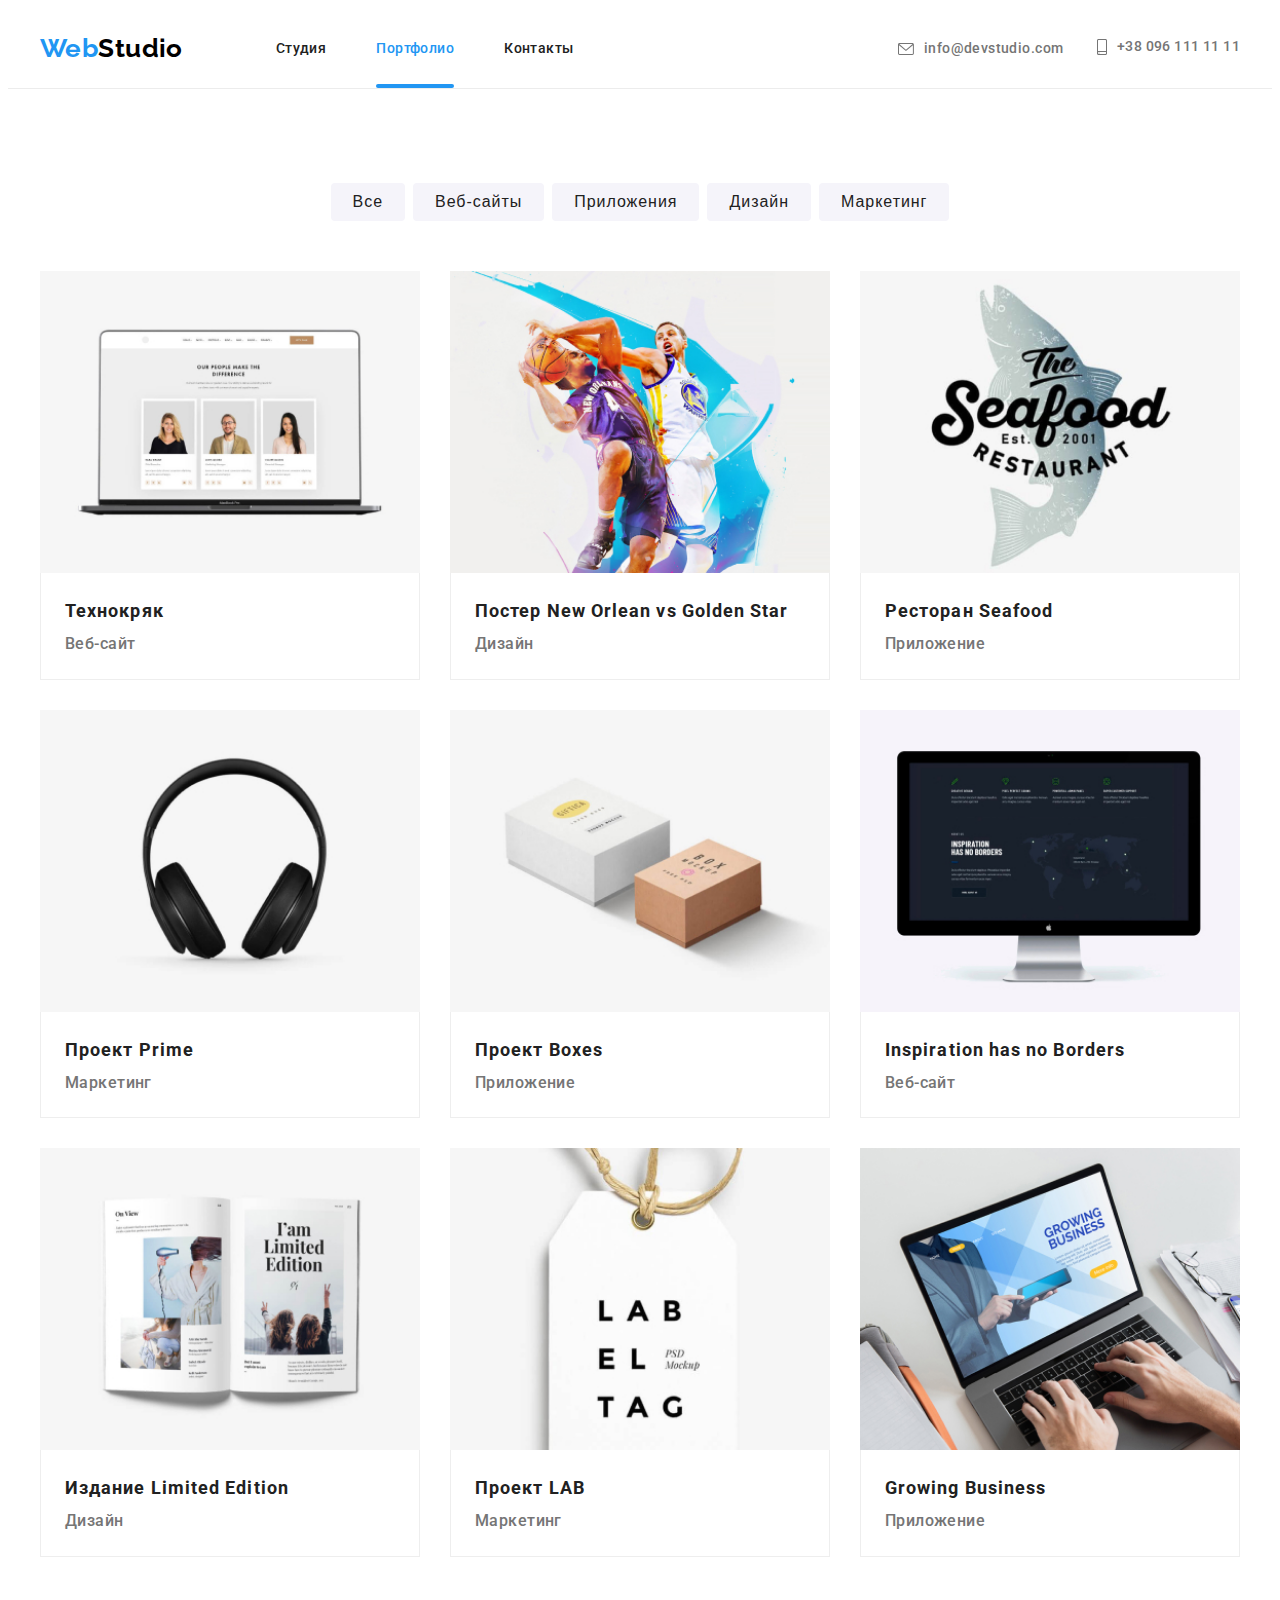
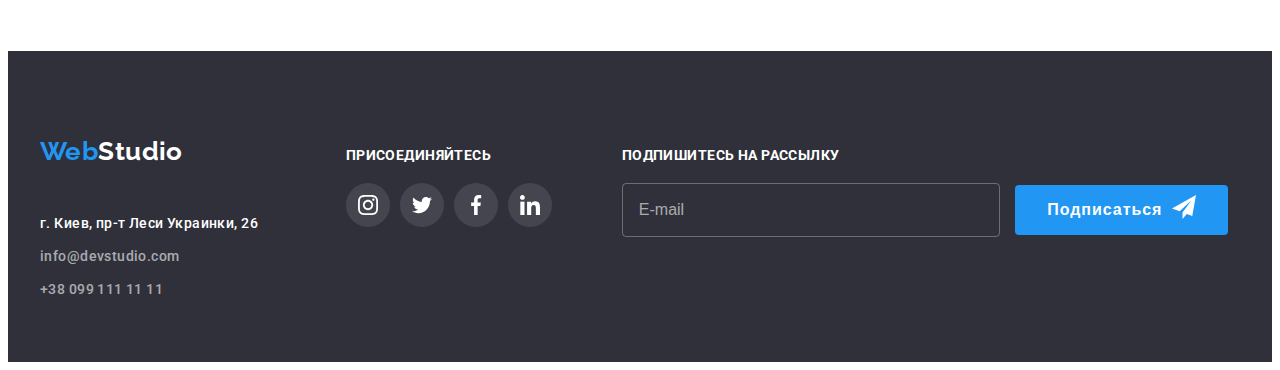
==== commit 899661a8: "added hw6 alfa" ====
--- a/portfolio.html
+++ b/portfolio.html
@@ -21,7 +21,8 @@
   <header class="header">
     <div class="container">
       <nav class="menu">
-        <a class="logo link" href="./index.html" lang="en">Web<span class="logo-studio-header" lang="en">Studio</span></a>
+        <a class="logo link" href="./index.html" lang="en">Web<span class="logo-studio-header"
+            lang="en">Studio</span></a>
         <ul class="nav-list list">
           <li class="nav-item">
             <a class="nav-link link" href="./index.html">Студия</a>
@@ -233,7 +234,7 @@
         </ul>
       </div>
       <div class="footer-social-list">
-        <h2 class="footer-social-title">присоединяйтесь</h2>
+        <h3 class="footer-social-title">присоединяйтесь</h3>
         <ul class="social-list list">
           <li class="social-list-item">
             <a href="" class="social-list-link link">
@@ -264,6 +265,20 @@
             </a>
           </li>
         </ul>
+      </div>
+      <div class="footer-social-list">
+        <h3 class="footer-social-title">Подпишитесь на рассылку</h3>
+        <form action="" class="signup-form">
+          <input type="email" name="signup-email" placeholder="E-mail" class="signup-email">
+          <button type="submit" class="footer-modal-btn">
+            <span class="footer-btn-wrapper">
+              <p class="btn-title">Подписаться</p>
+              <svg class="btn-icon">
+                <use href="./images/sprite.svg#icon-send"></use>
+              </svg>
+            </span>
+          </button>
+        </form>
       </div>
     </div>
   </footer>
--- a/styles/styles.css
+++ b/styles/styles.css
@@ -555,7 +555,6 @@
   color: var(--accent-text-color);
   box-shadow: 0px 3px 1px rgba(0, 0, 0, 0.1), 0px 1px 2px rgba(0, 0, 0, 0.08),
     0px 2px 2px rgba(0, 0, 0, 0.12);
-  border-radius: 4px;
 }
 
 .examples-img-list {
@@ -693,6 +692,57 @@
 .footer .social-list-icon {
   fill: var(--accent-text-color);
 }
+
+/* .signup-from {
+  display: flex;
+  align-items: center;
+  justify-content: center;
+} */
+
+.signup-email {
+  margin-right: 12px;
+  padding-left: 16px;
+  width: 358px;
+  height: 50px;
+  border: 1px solid rgba(255, 255, 255, 0.3);
+  border-radius: 4px;
+  color: var(--accent-text-color);
+  background-color: transparent;
+}
+
+.signup-email::placeholder {
+  font-size: 16px;
+  line-height: 1.25;
+  color: rgba(255, 255, 255, 0.6);
+}
+
+.footer-btn-wrapper {
+  display: flex;
+}
+
+.footer-modal-btn {
+  min-width: 200px;
+  margin: 0 auto;
+  padding: 10px 32px;
+  justify-content: center;
+  color: var(--accent-text-color);
+  background: var(--accent-color);
+  border-radius: 4px;
+  border: none;
+  cursor: pointer;
+  font-weight: 700;
+  font-size: 16px;
+  line-height: 1.88;
+  letter-spacing: 0.06em;
+}
+
+.btn-icon {
+  width: 24px;
+  height: 24px;
+  fill: var(--accent-text-color);
+  margin-left: 10px;
+}
+
 /* ================ END FOOTER ================*/
 
 .backdrop {
@@ -712,10 +762,156 @@
   position: absolute;
   top: 50%;
   left: 50%;
+  padding: 40px;
   transform: translate(-50%, -50%);
   width: 528px;
   height: 581px;
   background-color: #ffffff;
+}
+
+.form-title {
+  margin-bottom: 12px;
+  font-weight: 700;
+  font-size: 20px;
+  line-height: 1.15;
+  text-align: center;
+  color: var(--main-text-color);
+}
+
+.modal-form {
+  position: relative;
+  display: flex;
+  flex-direction: column;
+}
+.modal-form-field {
+  position: relative;
+  margin-bottom: 10px;
+  font-size: 12px;
+  font-weight: 400;
+  line-height: 1.17;
+  letter-spacing: 0.01em;
+  color: var(--secondary-text-color);
+}
+
+.modal-form-input {
+  width: 100%;
+  height: 40px;
+  border: 1px solid #2196f3;
+  box-sizing: border-box;
+  border-radius: 4px;
+  padding-left: 42px;
+  border: 1px solid rgba(33, 33, 33, 0.2);
+  transition: border-color 250ms cubic-bezier(0.4, 0, 0.2, 1),
+    fill 250ms cubic-bezier(0.4, 0, 0.2, 1);
+}
+
+.modal-form-input:focus {
+  outline: none;
+  border: 1px solid var(--accent-color);
+  border-radius: 4px;
+}
+
+.modal-form-input-wrapper {
+  position: relative;
+  display: block;
+  margin-bottom: 10px;
+  margin-top: 4px;
+}
+
+.modal-form-icon {
+  position: absolute;
+  top: 50%;
+  transform: translateY(-50%);
+  left: 12px;
+  width: 12px;
+  height: 12px;
+  fill: var(--logo-text-main);
+}
+
+.modal-form-input:focus + .modal-form-icon {
+  fill: var(--accent-color);
+}
+
+.modal-form-message {
+  width: 100%;
+  height: 120px;
+  padding: 12px 16px;
+  resize: none;
+  margin-top: 4px;
+  margin-bottom: 20px;
+  border: 1px solid rgba(33, 33, 33, 0.2);
+  border-radius: 4px;
+  transition: border-color 250ms cubic-bezier(0.4, 0, 0.2, 1);
+}
+
+.modal-form-message:focus {
+  outline: none;
+  border-color: var(--accent-color);
+}
+.modal-form-message::placeholder {
+  font-size: 14px;
+  line-height: 1.14;
+  letter-spacing: 0.01em;
+  color: rgba(117, 117, 117, 0.5);
+}
+
+.modal-form-check-desc::before {
+  display: inline-block;
+  content: "";
+  margin-right: 8px;
+  width: 16px;
+  height: 16px;
+  border: 2px solid #000000;
+  border-radius: 2px;
+  cursor: pointer;
+  outline: none;
+}
+
+.modal-form-check-desc {
+  display: flex;
+  justify-content: center;
+  align-items: center;
+  font-size: 14px;
+  line-height: 1.71;
+  color: var(--secondary-text-color);
+}
+
+.modal-form-agreement:checked + .modal-form-check-desc::before {
+  background-image: url("../images/checked.svg");
+  background-repeat: no-repeat;
+  background-color: var(--accent-color);
+  background-position: center;
+  border: 1px solid var(--accent-color);
+}
+
+.modal-form-agreement:focus + .modal-form-check-desc::before {
+  box-shadow: 0 0 0 1px var(--accent-color);
+}
+
+.modal-form-btn {
+  min-width: 200px;
+  margin: 0 auto;
+  padding: 10px 32px;
+  margin-top: 30px;
+  display: flex;
+  justify-content: center;
+  align-self: center;
+  letter-spacing: 0.06em;
+  color: var(--accent-text-color);
+  cursor: pointer;
+  background: var(--accent-color);
+  border-radius: 4px;
+  border: none;
+  font-weight: 700;
+  font-size: 16px;
+  line-height: 1.88;
+}
+
+.modal-form-btn:hover,
+.modal-form-btn:focus {
+  box-shadow: 0px 3px 1px rgba(0, 0, 0, 0.1), 0px 1px 2px rgba(0, 0, 0, 0.08),
+    0px 2px 2px rgba(0, 0, 0, 0.12);
+  cursor: pointer;
 }
 
 .modal-close-btn {
@@ -735,6 +931,11 @@
   height: 11px;
 }
 
+.modal-close-btn:focus,
+.modal-close-btn:hover {
+  fill: var(--accent-color);
+}
+
 .is-hidden {
   opacity: 0;
   visibility: hidden;
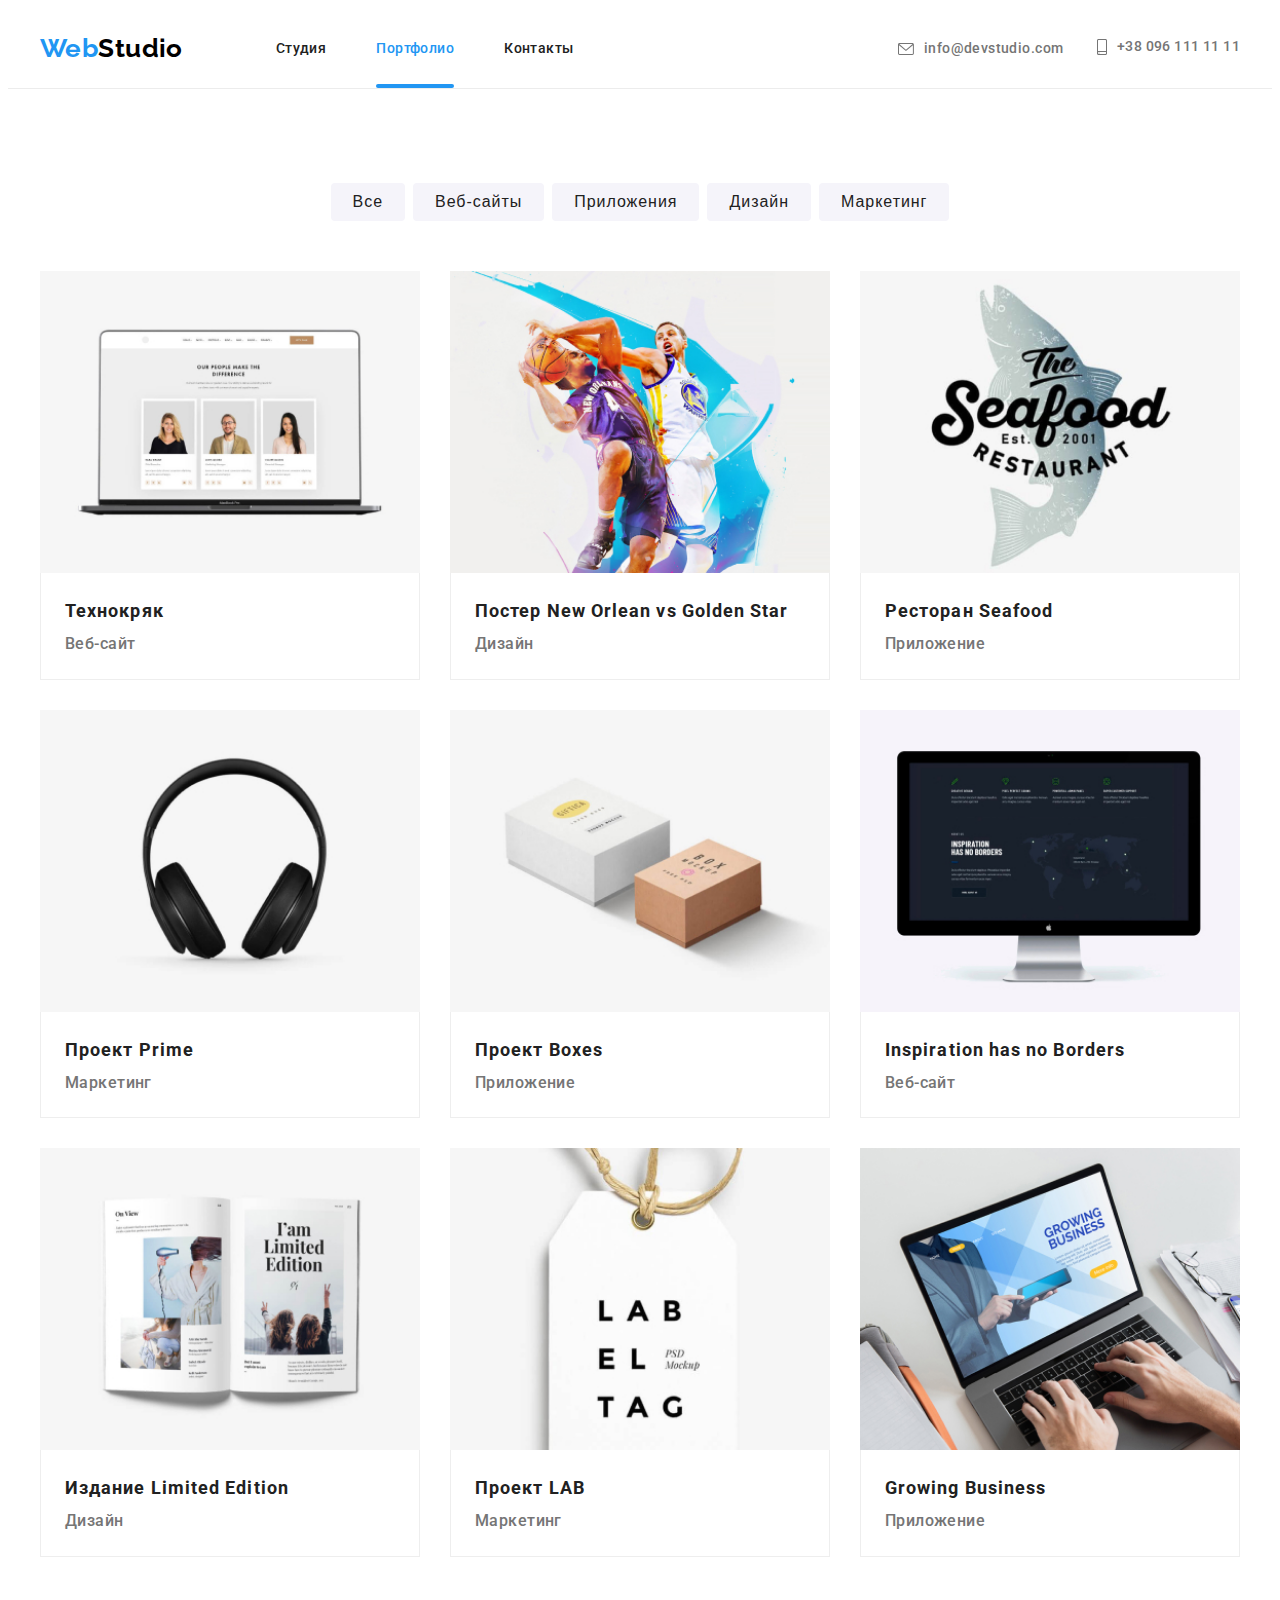
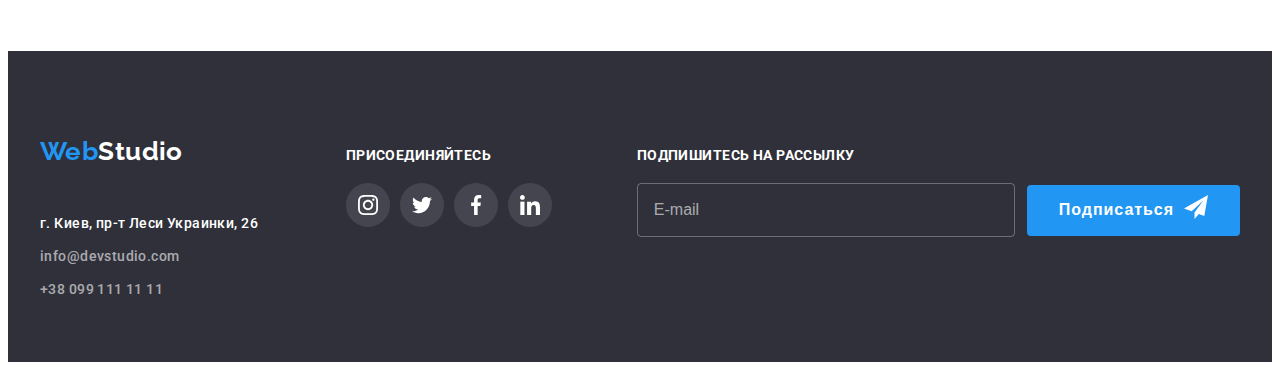
==== commit 38425c8d: "fixed hw6" ====
--- a/portfolio.html
+++ b/portfolio.html
@@ -234,7 +234,7 @@
         </ul>
       </div>
       <div class="footer-social-list">
-        <h3 class="footer-social-title">присоединяйтесь</h3>
+        <b class="footer-social-title">присоединяйтесь</b>
         <ul class="social-list list">
           <li class="social-list-item">
             <a href="" class="social-list-link link">
@@ -266,8 +266,8 @@
           </li>
         </ul>
       </div>
-      <div class="footer-social-list">
-        <h3 class="footer-social-title">Подпишитесь на рассылку</h3>
+      <div class="footer-form">
+        <b class="footer-social-title">Подпишитесь на рассылку</b>
         <form action="" class="signup-form">
           <input type="email" name="signup-email" placeholder="E-mail" class="signup-email">
           <button type="submit" class="footer-modal-btn">
@@ -282,6 +282,7 @@
       </div>
     </div>
   </footer>
+  <script src="./js/modal.js"></script>
 </body>
 
 </html>--- a/styles/styles.css
+++ b/styles/styles.css
@@ -682,6 +682,10 @@
   margin-left: 70px;
 }
 
+.footer-form {
+  margin-left: auto;
+}
+
 .footer .social-list-link {
   background-image: linear-gradient(
     rgba(255, 255, 255, 0.1),
@@ -693,13 +697,14 @@
   fill: var(--accent-text-color);
 }
 
-/* .signup-from {
+.signup-form {
   display: flex;
   align-items: center;
   justify-content: center;
-} */
+}
 
 .signup-email {
+  display: inline-block;
   margin-right: 12px;
   padding-left: 16px;
   width: 358px;
@@ -708,6 +713,12 @@
   border-radius: 4px;
   color: var(--accent-text-color);
   background-color: transparent;
+  outline: none;
+  transition: border-color 250ms cubic-bezier(0.4, 0, 0.2, 1);
+}
+
+.signup-email:focus {
+  border-color: var(--accent-color);
 }
 
 .signup-email::placeholder {
@@ -770,6 +781,7 @@
 }
 
 .form-title {
+  display: block;
   margin-bottom: 12px;
   font-weight: 700;
   font-size: 20px;
@@ -783,9 +795,9 @@
   display: flex;
   flex-direction: column;
 }
+
 .modal-form-field {
   position: relative;
-  margin-bottom: 10px;
   font-size: 12px;
   font-weight: 400;
   line-height: 1.17;
@@ -871,6 +883,7 @@
   display: flex;
   justify-content: center;
   align-items: center;
+  margin-bottom: 30px;
   font-size: 14px;
   line-height: 1.71;
   color: var(--secondary-text-color);
@@ -890,21 +903,20 @@
 
 .modal-form-btn {
   min-width: 200px;
-  margin: 0 auto;
   padding: 10px 32px;
-  margin-top: 30px;
-  display: flex;
-  justify-content: center;
   align-self: center;
-  letter-spacing: 0.06em;
-  color: var(--accent-text-color);
-  cursor: pointer;
+  margin-bottom: 40px;
+
+  color: var(--accent-text-color);
   background: var(--accent-color);
   border-radius: 4px;
   border: none;
+  cursor: pointer;
+
   font-weight: 700;
   font-size: 16px;
   line-height: 1.88;
+  letter-spacing: 0.06em;
 }
 
 .modal-form-btn:hover,
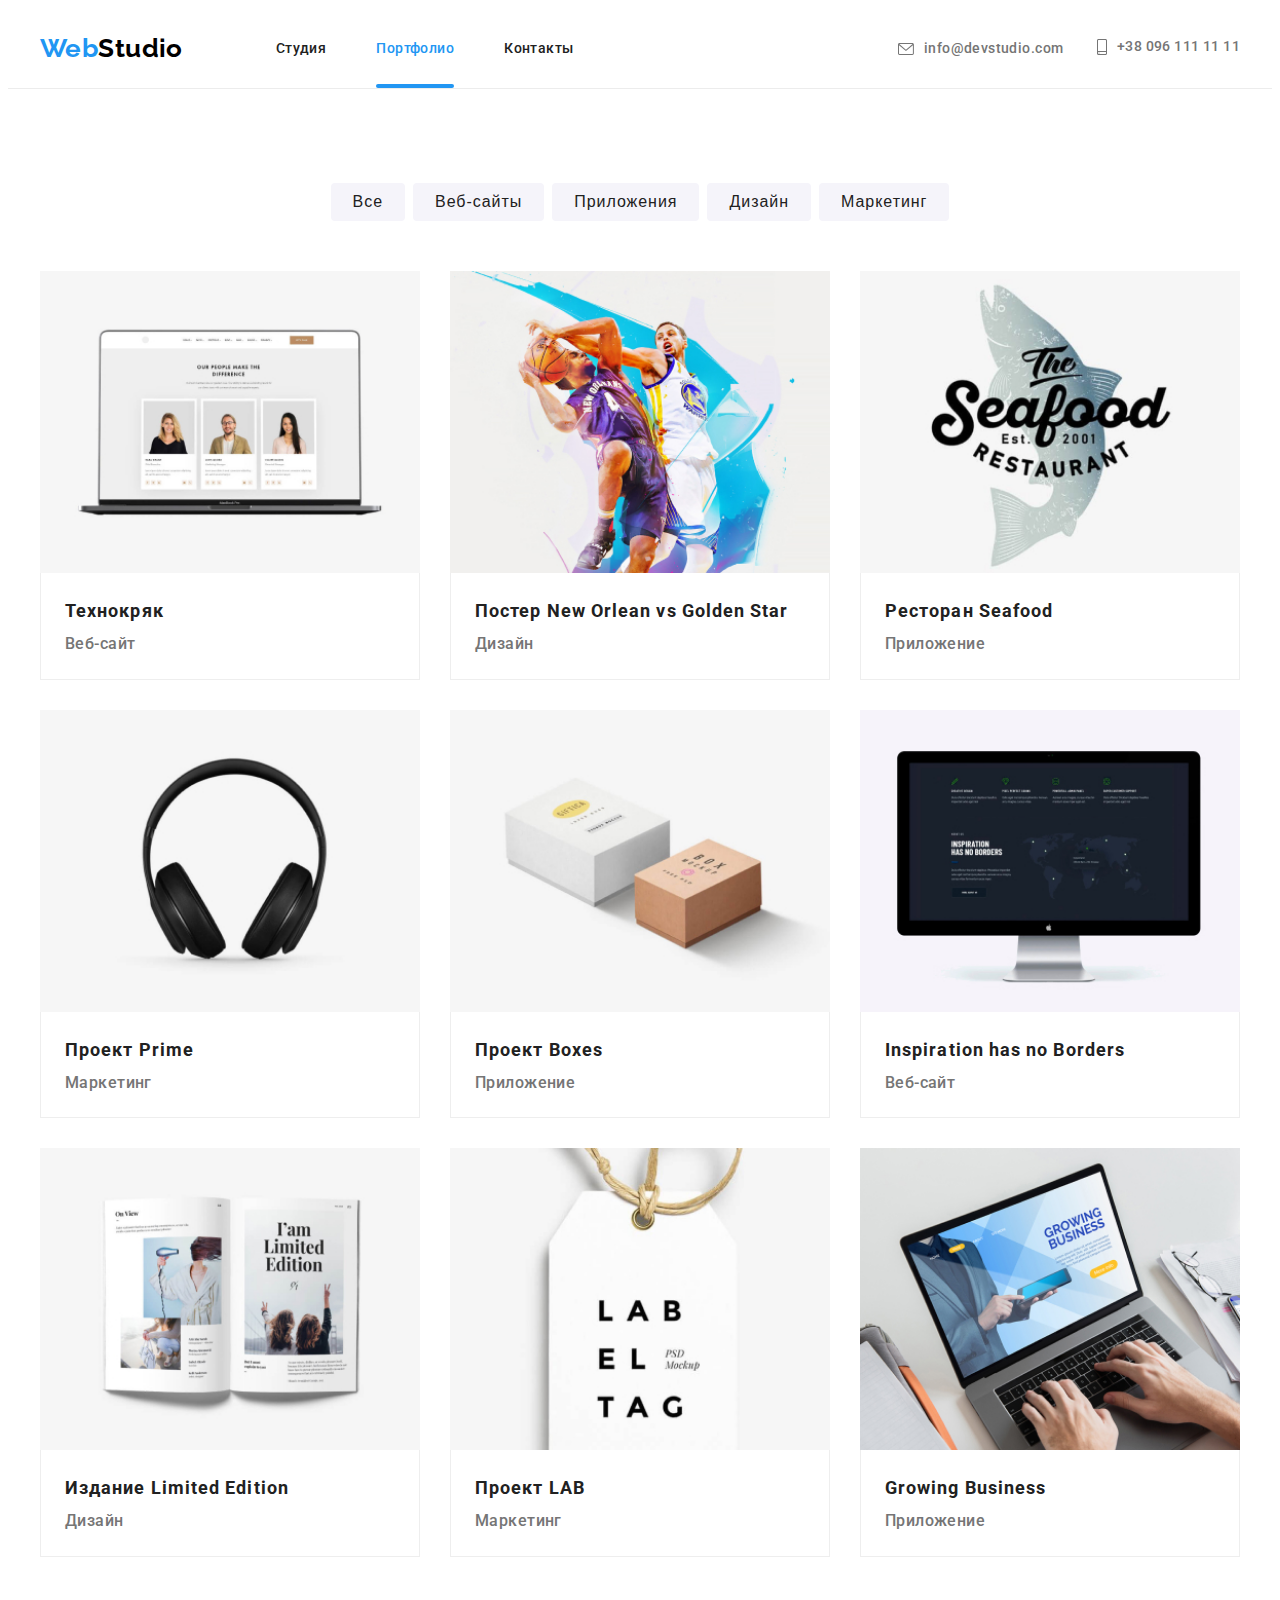
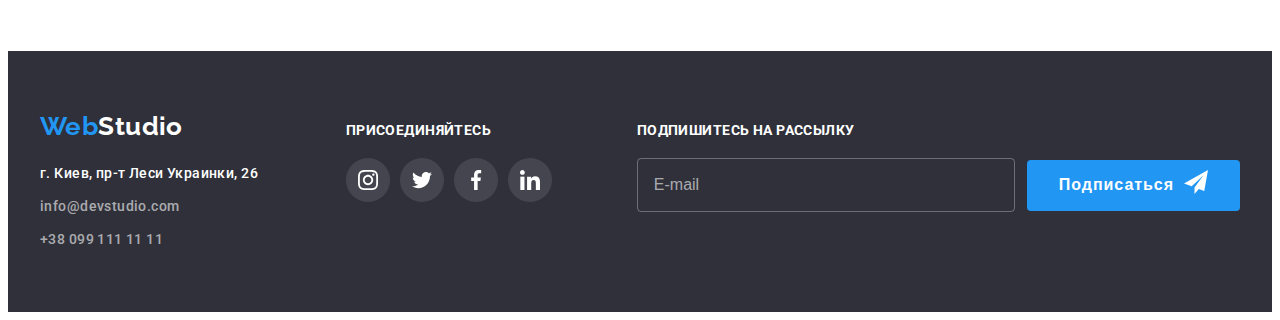
==== commit 3ea81604: "added hw6 beta" ====
--- a/portfolio.html
+++ b/portfolio.html
@@ -31,7 +31,7 @@
             <a class="nav-link current link" href="./portfolio.html">Портфолио</a>
           </li>
           <li class="nav-item">
-            <a class="nav-link link" href="./portfolio.html">Контакты</a>
+            <a class="nav-link link" href="#footer">Контакты</a>
           </li>
         </ul>
       </nav>
@@ -226,7 +226,7 @@
         <p class="address">г. Киев, пр-т Леси Украинки, 26</p>
         <ul class="address-list list">
           <li class="address-list-item">
-            <a class="address-link link" href="mailto:info@devstudio.com">info@devstudio.com</a>
+            <a class="address-link link" id="footer" href="mailto:info@devstudio.com">info@devstudio.com</a>
           </li>
           <li class="address-list-item">
             <a class="address-link link" href="tel:+380991111111">+38 099 111 11 11</a>
@@ -268,11 +268,11 @@
       </div>
       <div class="footer-form">
         <b class="footer-social-title">Подпишитесь на рассылку</b>
-        <form action="" class="signup-form">
+        <form action="#" class="signup-form">
           <input type="email" name="signup-email" placeholder="E-mail" class="signup-email">
           <button type="submit" class="footer-modal-btn">
             <span class="footer-btn-wrapper">
-              <p class="btn-title">Подписаться</p>
+              <span class="btn-title">Подписаться</span>
               <svg class="btn-icon">
                 <use href="./images/sprite.svg#icon-send"></use>
               </svg>
--- a/styles/styles.css
+++ b/styles/styles.css
@@ -214,8 +214,6 @@
 
 .logo {
   display: inline-block;
-  padding-bottom: 25px;
-  padding-top: 25px;
   font-family: var(--secondary-font);
   font-weight: 700;
   font-size: 26px;
@@ -799,6 +797,7 @@
 .modal-form-field {
   position: relative;
   font-size: 12px;
+  margin-bottom: 10px;
   font-weight: 400;
   line-height: 1.17;
   letter-spacing: 0.01em;
@@ -826,7 +825,6 @@
 .modal-form-input-wrapper {
   position: relative;
   display: block;
-  margin-bottom: 10px;
   margin-top: 4px;
 }
 
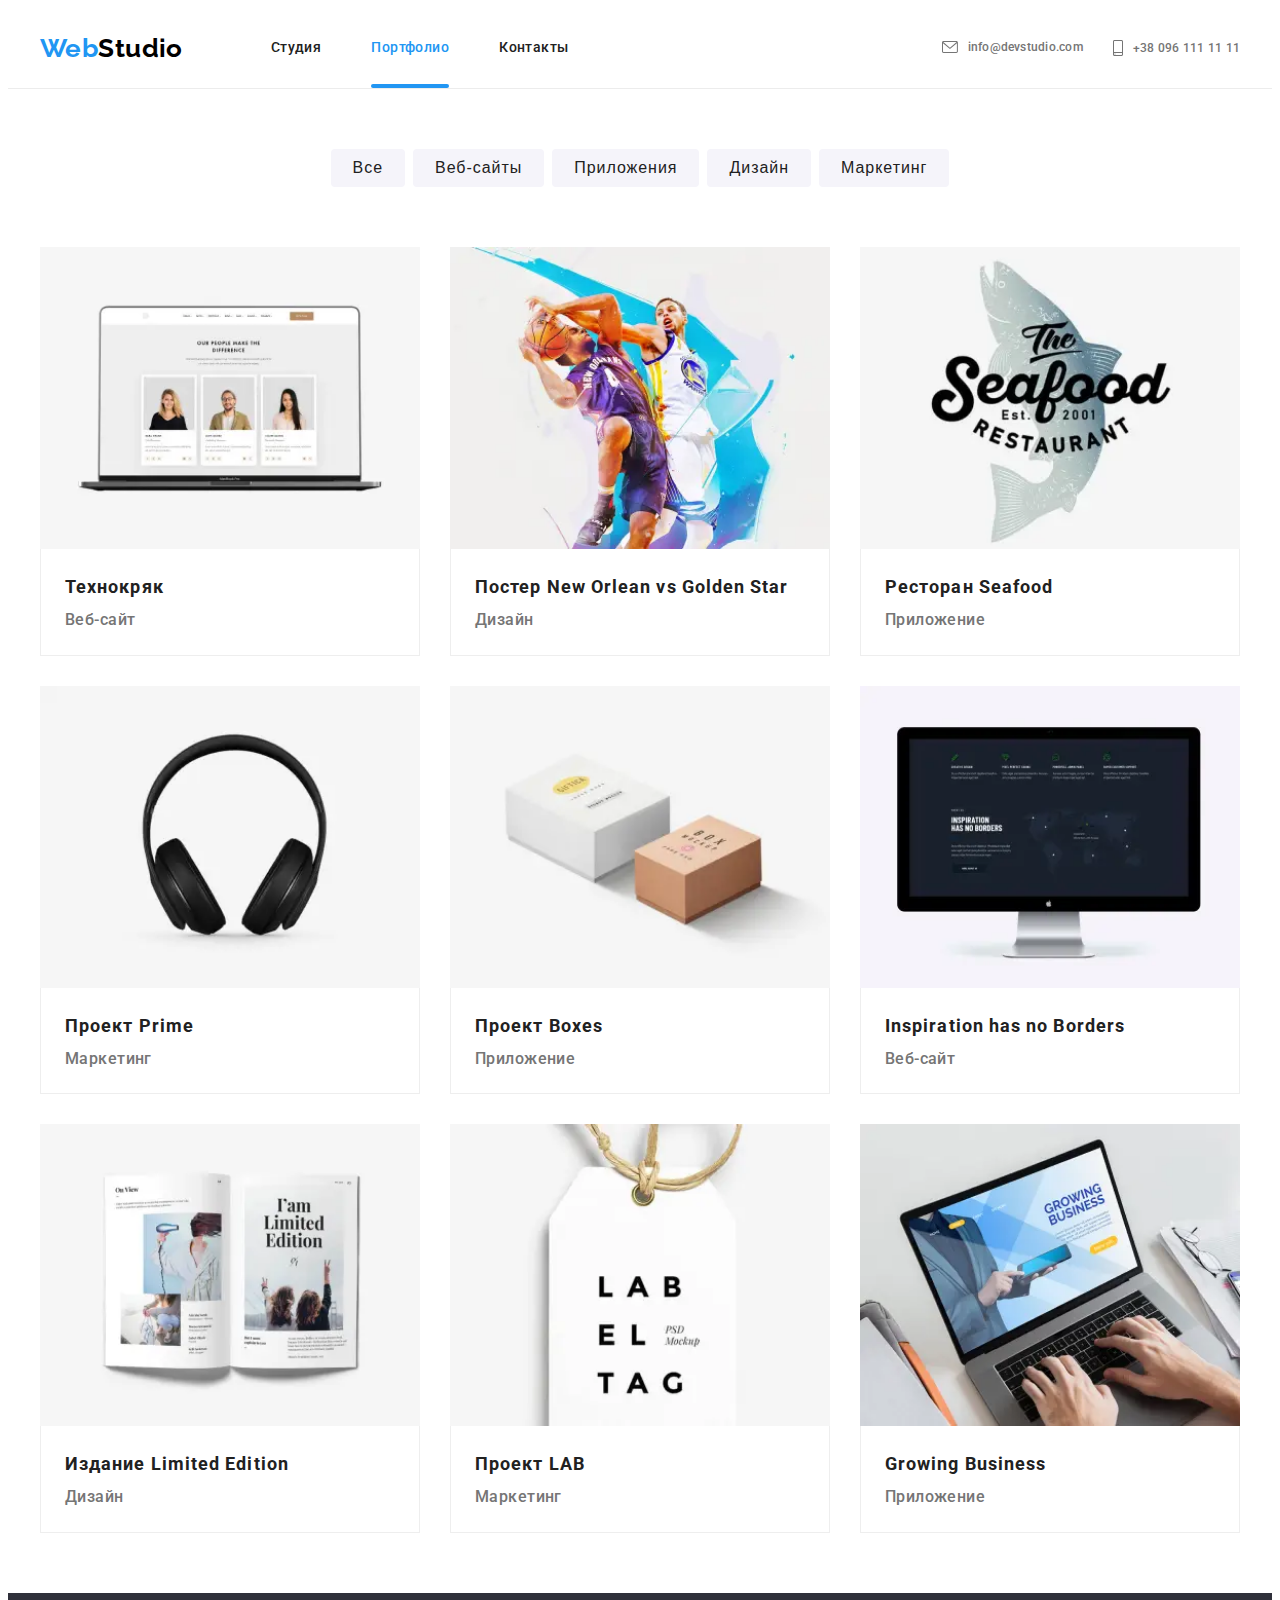
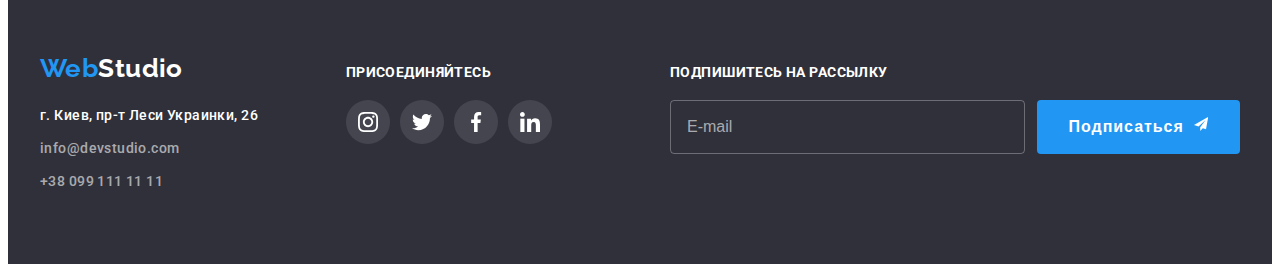
==== commit 03e65f32: "added hw 8 alfa" ====
--- a/portfolio.html
+++ b/portfolio.html
@@ -13,7 +13,7 @@
   <link rel="preconnect" href="https://fonts.gstatic.com">
   <link href="https://fonts.googleapis.com/css2?family=Raleway:wght@700&family=Roboto:wght@400;500;700;900&display=swap"
     rel="stylesheet">
-  <link rel="stylesheet" href="./styles/styles.css">
+  <link rel="stylesheet" href="./css/portfolio.min.css">
 </head>
 
 <body>
@@ -21,36 +21,80 @@
   <header class="header">
     <div class="container">
       <nav class="menu">
-        <a class="logo link" href="./index.html" lang="en">Web<span class="logo-studio-header"
-            lang="en">Studio</span></a>
+        <a class="logo link" href="./index.html" lang="en">Web<span class="logo_theme_header" lang="en">Studio</span></a>
         <ul class="nav-list list">
-          <li class="nav-item">
-            <a class="nav-link link" href="./index.html">Студия</a>
-          </li>
-          <li class="nav-item">
-            <a class="nav-link current link" href="./portfolio.html">Портфолио</a>
-          </li>
-          <li class="nav-item">
-            <a class="nav-link link" href="#footer">Контакты</a>
+          <li class="nav-list__item">
+            <a class="nav-list__link link" href="./index.html">Студия</a>
+          </li>
+          <li class="nav-list__item">
+            <a class="nav-list__link current link" href="./portfolio.html">Портфолио</a>
+          </li>
+          <li class="nav-list__item">
+            <a class="nav-list__link link" href="#footer">Контакты</a>
           </li>
         </ul>
       </nav>
       <ul class="header-contacts list">
-        <li class="header-contacts-mail">
-          <a class="header-contact-link link" href="mailto:info@devstudio.com" lang="en">
-            <svg class="header-envelope">
+        <li class="header-contacts__mail">
+          <a class="header-contacts__link link" href="mailto:info@devstudio.com" lang="en">
+            <svg class="header-contacts__icon-envelope">
               <use href="./images/sprite.svg#icon-envelope"></use>
             </svg>
             <p>info@devstudio.com</p>
           </a>
         </li>
-        <li class="header-contacts-tel">
-          <a class="header-contact-link link" href="tel:+380961111111">
-            <svg class="header-tel">
+        <li class="header-contacts__tel">
+          <a class="header-contacts__link link" href="tel:+380961111111">
+            <svg class="header-contacts__icon-phone">
               <use href="./images/sprite.svg#icon-smartphone"></use>
             </svg>
             <p>+38 096 111 11 11</p>
           </a>
+        </li>
+      </ul>
+      <button type="button" class="burger-btn" data-menu-button>
+        <svg class="burger-icon">
+          <use href="./images/sprite.svg#icon-burger"></use>
+        </svg>
+      </button>
+    </div>
+    <div class="mobile-menu" data-menu>
+      <button type="button" class="mobile-menu-close-btn" data-menu-close>
+        <svg class="mobile-close-icon">
+          <use href="./images/sprite.svg#icon-menu-close"></use>
+        </svg>
+      </button>
+      <ul class="mobile-menu__list list">
+        <li class="mobile-menu__item">
+          <a href="./index.html" class="mobile-menu__link link">Студия</a>
+        </li>
+        <li class="mobile-menu__item">
+          <a href="./portfolio.html" class="mobile-menu__link link">Портфолио</a>
+        </li>
+        <li class="mobile-menu__item">
+          <a href="#footer" class="mobile-menu__link link">Контакты</a>
+        </li>
+      </ul>
+      <ul class="mobile-contacts-list list">
+        <li class="mobile-contacts-list__item">
+          <a class="mobile-contacts-list__tel link" href="tel:+380961111111">+38 096 111 11 11</a>
+        </li>
+        <li class="mobile-contacts-list__item">
+          <a class="mobile-contacts-list__mail link" href="mailto:info@devstudio.com" lang="en">info@devstudio.com</a>
+        </li>
+      </ul>
+      <ul class="mobile-social-list list">
+        <li class="mobile-social-list__item">
+          <a href="" class="mobile-social-list__link link">Instagram</a>
+        </li>
+        <li class="mobile-social-list__item">
+          <a href="" class="mobile-social-list__link link">Twitter</a>
+        </li>
+        <li class="mobile-social-list__item">
+          <a href="" class="mobile-social-list__link link">Facebook</a>
+        </li>
+        <li class="mobile-social-list__item">
+          <a href="" class="mobile-social-list__link link">LinkedIn</a>
         </li>
       </ul>
     </div>
@@ -81,7 +125,21 @@
           <li class="examples-img-item">
             <a class="list-items link" href="">
               <div class="examples-list-wraper">
-                <img class="img" src="./images/portfolio/portfolio-1.jpg" alt="laptop desctop">
+                <picture>
+                  <source srcset="./images/desktop/portfolio/portfolio-1.webp 1x, ./images/desktop/portfolio/portfolio-1@2x.webp 2x"
+                    media="(min-width: 1200px)" type="image/webp">
+                  <source srcset="./images/desktop/portfolio/portfolio-1.jpg 1x, ./images/desktop/portfolio/portfolio-1@2x.jpg 2x"
+                    media="(min-width: 1200px)">
+                  <source srcset="./images/tablet/portfolio/portfolio-1.webp 1x, ./images/tablet/portfolio/portfolio-1@2x.webp 2x"
+                    media="(min-width: 768px)" type="image/webp">
+                  <source srcset="./images/tablet/portfolio/portfolio-1.jpg 1x, ./images/tablet/portfolio/portfolio-1@2x.jpg 2x"
+                    media="(min-width: 768px)">
+                  <source srcset="./images/mobile/portfolio/portfolio-1.webp 1x, ./images/mobile/portfolio/portfolio-1@2x.webp 2x"
+                    media="(max-width: 767px)" type="image/webp">
+                  <source srcset="./images/mobile/portfolio/portfolio-1.jpg 1x, ./images/mobile/portfolio/portfolio-1@2x.jpg 2x"
+                    media="(max-width: 767px)">
+                  <img class="img" src="./images/mobile/portfolio/portfolio-1.jpg" alt="laptop desctop">
+                </picture>                
                 <p class="overlay">Технокряк это современная площадка распространения коронавируса. Компании используют
                   эту платформу
                   для цифрового
@@ -96,7 +154,21 @@
           <li class="examples-img-item">
             <a class="list-items link" href="">
               <div class="examples-list-wraper">
+                <picture>
+                  <source srcset="./images/desktop/portfolio/portfolio-2.webp 1x, ./images/desktop/portfolio/portfolio-2@2x.webp 2x"
+                    media="(min-width: 1200px)" type="image/webp">
+                  <source srcset="./images/desktop/portfolio/portfolio-2.jpg 1x, ./images/desktop/portfolio/portfolio-2@2x.jpg 2x"
+                    media="(min-width: 1200px)">
+                  <source srcset="./images/tablet/portfolio/portfolio-2.webp 1x, ./images/tablet/portfolio/portfolio-2@2x.webp 2x"
+                    media="(min-width: 768px)" type="image/webp">
+                  <source srcset="./images/tablet/portfolio/portfolio-2.jpg 1x, ./images/tablet/portfolio/portfolio-2@2x.jpg 2x"
+                    media="(min-width: 768px)">
+                  <source srcset="./images/mobile/portfolio/portfolio-2.webp 1x, ./images/mobile/portfolio/portfolio-2@2x.webp 2x"
+                    media="(max-width: 767px)" type="image/webp">
+                  <source srcset="./images/mobile/portfolio/portfolio-2.jpg 1x, ./images/mobile/portfolio/portfolio-2@2x.jpg 2x"
+                    media="(max-width: 767px)">
                 <img class="img" src="./images/portfolio/portfolio-2.jpg" alt="two basketball players">
+                </picture>                
                 <p class="overlay">Технокряк это современная площадка распространения коронавируса. Компании используют
                   эту платформу
                   для цифрового
@@ -111,7 +183,21 @@
           <li class="examples-img-item">
             <a class="list-items link" href="">
               <div class="examples-list-wraper">
-                <img class="img" src="./images/portfolio/portfolio-3.jpg" alt="fish restaurant logo">
+                <picture>
+                  <source srcset="./images/desktop/portfolio/portfolio-3.webp 1x, ./images/desktop/portfolio/portfolio-3@2x.webp 2x"
+                    media="(min-width: 1200px)" type="image/webp">
+                  <source srcset="./images/desktop/portfolio/portfolio-3.jpg 1x, ./images/desktop/portfolio/portfolio-3@2x.jpg 2x"
+                    media="(min-width: 1200px)">
+                  <source srcset="./images/tablet/portfolio/portfolio-3.webp 1x, ./images/tablet/portfolio/portfolio-3@2x.webp 2x"
+                    media="(min-width: 768px)" type="image/webp">
+                  <source srcset="./images/tablet/portfolio/portfolio-3.jpg 1x, ./images/tablet/portfolio/portfolio-3@2x.jpg 2x"
+                    media="(min-width: 768px)">
+                  <source srcset="./images/mobile/portfolio/portfolio-3.webp 1x, ./images/mobile/portfolio/portfolio-3@2x.webp 2x"
+                    media="(max-width: 767px)" type="image/webp">
+                  <source srcset="./images/mobile/portfolio/portfolio-3.jpg 1x, ./images/mobile/portfolio/portfolio-3@2x.jpg 2x"
+                    media="(max-width: 767px)">
+                  <img class="img" src="./images/portfolio/portfolio-3.jpg" alt="fish restaurant logo">
+                </picture>                
                 <p class="overlay">Технокряк это современная площадка распространения коронавируса. Компании используют
                   эту платформу
                   для цифрового
@@ -126,7 +212,21 @@
           <li class="examples-img-item">
             <a class="list-items link" href="">
               <div class="examples-list-wraper">
-                <img class="img" src="./images/portfolio/portfolio-4.jpg" alt="headphones">
+                <picture>
+                  <source srcset="./images/desktop/portfolio/portfolio-4.webp 1x, ./images/desktop/portfolio/portfolio-4@2x.webp 2x"
+                    media="(min-width: 1200px)" type="image/webp">
+                  <source srcset="./images/desktop/portfolio/portfolio-4.jpg 1x, ./images/desktop/portfolio/portfolio-4@2x.jpg 2x"
+                    media="(min-width: 1200px)">
+                  <source srcset="./images/tablet/portfolio/portfolio-4.webp 1x, ./images/tablet/portfolio/portfolio-4@2x.webp 2x"
+                    media="(min-width: 768px)" type="image/webp">
+                  <source srcset="./images/tablet/portfolio/portfolio-4.jpg 1x, ./images/tablet/portfolio/portfolio-4@2x.jpg 2x"
+                    media="(min-width: 768px)">
+                  <source srcset="./images/mobile/portfolio/portfolio-4.webp 1x, ./images/mobile/portfolio/portfolio-4@2x.webp 2x"
+                    media="(max-width: 767px)" type="image/webp">
+                  <source srcset="./images/mobile/portfolio/portfolio-4.jpg 1x, ./images/mobile/portfolio/portfolio-4@2x.jpg 2x"
+                    media="(max-width: 767px)">
+                  <img class="img" src="./images/portfolio/portfolio-4.jpg" alt="headphones">
+                </picture>                
                 <p class="overlay">Технокряк это современная площадка распространения коронавируса. Компании используют
                   эту платформу
                   для цифрового
@@ -141,7 +241,21 @@
           <li class="examples-img-item">
             <a class="list-items link" href="">
               <div class="examples-list-wraper">
-                <img class="img" src="./images/portfolio/portfolio-5.jpg" alt="two boxes">
+                <picture>
+                  <source srcset="./images/desktop/portfolio/portfolio-5.webp 1x, ./images/desktop/portfolio/portfolio-5@2x.webp 2x"
+                    media="(min-width: 1200px)" type="image/webp">
+                  <source srcset="./images/desktop/portfolio/portfolio-5.jpg 1x, ./images/desktop/portfolio/portfolio-5@2x.jpg 2x"
+                    media="(min-width: 1200px)">
+                  <source srcset="./images/tablet/portfolio/portfolio-5.webp 1x, ./images/tablet/portfolio/portfolio-5@2x.webp 2x"
+                    media="(min-width: 768px)" type="image/webp">
+                  <source srcset="./images/tablet/portfolio/portfolio-5.jpg 1x, ./images/tablet/portfolio/portfolio-5@2x.jpg 2x"
+                    media="(min-width: 768px)">
+                  <source srcset="./images/mobile/portfolio/portfolio-5.webp 1x, ./images/mobile/portfolio/portfolio-5@2x.webp 2x"
+                    media="(max-width: 767px)" type="image/webp">
+                  <source srcset="./images/mobile/portfolio/portfolio-5.jpg 1x, ./images/mobile/portfolio/portfolio-5@2x.jpg 2x"
+                    media="(max-width: 767px)">
+                  <img class="img" src="./images/portfolio/portfolio-5.jpg" alt="two boxes">
+                </picture>                
                 <p class="overlay">Технокряк это современная площадка распространения коронавируса. Компании используют
                   эту платформу
                   для цифрового
@@ -156,7 +270,21 @@
           <li class="examples-img-item">
             <a class="list-items link" href="">
               <div class="examples-list-wraper">
-                <img class="img" src="./images/portfolio/portfolio-6.jpg" alt="computer display">
+                <picture>
+                  <source srcset="./images/desktop/portfolio/portfolio-6.webp 1x, ./images/desktop/portfolio/portfolio-6@2x.webp 2x"
+                    media="(min-width: 1200px)" type="image/webp">
+                  <source srcset="./images/desktop/portfolio/portfolio-6.jpg 1x, ./images/desktop/portfolio/portfolio-6@2x.jpg 2x"
+                    media="(min-width: 1200px)">
+                  <source srcset="./images/tablet/portfolio/portfolio-6.webp 1x, ./images/tablet/portfolio/portfolio-6@2x.webp 2x"
+                    media="(min-width: 768px)" type="image/webp">
+                  <source srcset="./images/tablet/portfolio/portfolio-6.jpg 1x, ./images/tablet/portfolio/portfolio-6@2x.jpg 2x"
+                    media="(min-width: 768px)">
+                  <source srcset="./images/mobile/portfolio/portfolio-6.webp 1x, ./images/mobile/portfolio/portfolio-6@2x.webp 2x"
+                    media="(max-width: 767px)" type="image/webp">
+                  <source srcset="./images/mobile/portfolio/portfolio-6.jpg 1x, ./images/mobile/portfolio/portfolio-6@2x.jpg 2x"
+                    media="(max-width: 767px)">
+                  <img class="img" src="./images/portfolio/portfolio-6.jpg" alt="computer display">
+                </picture>                
                 <p class="overlay">Технокряк это современная площадка распространения коронавируса. Компании используют
                   эту платформу
                   для цифрового
@@ -171,7 +299,21 @@
           <li class="examples-img-item">
             <a class="list-items link" href="">
               <div class="examples-list-wraper">
-                <img class="img" src="./images/portfolio/portfolio-7.jpg" alt="opened magazine">
+                <picture>
+                  <source srcset="./images/desktop/portfolio/portfolio-7.webp 1x, ./images/desktop/portfolio/portfolio-7@2x.webp 2x"
+                    media="(min-width: 1200px)" type="image/webp">
+                  <source srcset="./images/desktop/portfolio/portfolio-7.jpg 1x, ./images/desktop/portfolio/portfolio-7@2x.jpg 2x"
+                    media="(min-width: 1200px)">
+                  <source srcset="./images/tablet/portfolio/portfolio-7.webp 1x, ./images/tablet/portfolio/portfolio-7@2x.webp 2x"
+                    media="(min-width: 768px)" type="image/webp">
+                  <source srcset="./images/tablet/portfolio/portfolio-7.jpg 1x, ./images/tablet/portfolio/portfolio-7@2x.jpg 2x"
+                    media="(min-width: 768px)">
+                  <source srcset="./images/mobile/portfolio/portfolio-7.webp 1x, ./images/mobile/portfolio/portfolio-7@2x.webp 2x"
+                    media="(max-width: 767px)" type="image/webp">
+                  <source srcset="./images/mobile/portfolio/portfolio-7.jpg 1x, ./images/mobile/portfolio/portfolio-7@2x.jpg 2x"
+                    media="(max-width: 767px)">
+                  <img class="img" src="./images/portfolio/portfolio-7.jpg" alt="opened magazine">
+                </picture>                
                 <p class="overlay">Технокряк это современная площадка распространения коронавируса. Компании используют
                   эту платформу
                   для цифрового
@@ -186,7 +328,22 @@
           <li class="examples-img-item">
             <a class="list-items link" href="">
               <div class="examples-list-wraper">
-                <img class="img" src="./images/portfolio/portfolio-8.jpg" alt="some label">
+                <picture>
+                  <source srcset="./images/desktop/portfolio/portfolio-8.webp 1x, ./images/desktop/portfolio/portfolio-8@2x.webp 2x"
+                    media="(min-width: 1200px)" type="image/webp">
+                  <source srcset="./images/desktop/portfolio/portfolio-8.jpg 1x, ./images/desktop/portfolio/portfolio-8@2x.jpg 2x"
+                    media="(min-width: 1200px)">
+                  <source srcset="./images/tablet/portfolio/portfolio-8.webp 1x, ./images/tablet/portfolio/portfolio-8@2x.webp 2x"
+                    media="(min-width: 768px)" type="image/webp">
+                  <source srcset="./images/tablet/portfolio/portfolio-8.jpg 1x, ./images/tablet/portfolio/portfolio-8@2x.jpg 2x"
+                    media="(min-width: 768px)">
+                  <source srcset="./images/mobile/portfolio/portfolio-8.webp 1x, ./images/mobile/portfolio/portfolio-8@2x.webp 2x"
+                    media="(max-width: 767px)" type="image/webp">
+                  <source srcset="./images/mobile/portfolio/portfolio-8.jpg 1x, ./images/mobile/portfolio/portfolio-8@2x.jpg 2x"
+                    media="(max-width: 767px)">
+                  <img class="img" src="./images/portfolio/portfolio-8.jpg" alt="some label">
+                </picture>
+                
                 <p class="overlay">Технокряк это современная площадка распространения коронавируса. Компании используют
                   эту платформу
                   для цифрового
@@ -201,7 +358,21 @@
           <li class="examples-img-item">
             <a class="list-items link" href="">
               <div class="examples-list-wraper">
-                <img class="img" src="./images/portfolio/portfolio-9.jpg" alt="man working on a laptop">
+                <picture>
+                  <source srcset="./images/desktop/portfolio/portfolio-9.webp 1x, ./images/desktop/portfolio/portfolio-9@2x.webp 2x"
+                    media="(min-width: 1200px)" type="image/webp">
+                  <source srcset="./images/desktop/portfolio/portfolio-9.jpg 1x, ./images/desktop/portfolio/portfolio-9@2x.jpg 2x"
+                    media="(min-width: 1200px)">
+                  <source srcset="./images/tablet/portfolio/portfolio-9.webp 1x, ./images/tablet/portfolio/portfolio-9@2x.webp 2x"
+                    media="(min-width: 768px)" type="image/webp">
+                  <source srcset="./images/tablet/portfolio/portfolio-9.jpg 1x, ./images/tablet/portfolio/portfolio-9@2x.jpg 2x"
+                    media="(min-width: 768px)">
+                  <source srcset="./images/mobile/portfolio/portfolio-9.webp 1x, ./images/mobile/portfolio/portfolio-9@2x.webp 2x"
+                    media="(max-width: 767px)" type="image/webp">
+                  <source srcset="./images/mobile/portfolio/portfolio-9.jpg 1x, ./images/mobile/portfolio/portfolio-9@2x.jpg 2x"
+                    media="(max-width: 767px)">
+                  <img class="img" src="./images/portfolio/portfolio-9.jpg" alt="man working on a laptop">
+                </picture>                
                 <p class="overlay">Технокряк это современная площадка распространения коронавируса. Компании используют
                   эту платформу
                   для цифрового
@@ -221,45 +392,44 @@
   <footer class="footer">
     <div class="container">
       <div class="address-wrapper">
-        <a class="logo link" href="./index.html" lang="en">Web<span class="logo-studio-footer"
-            lang="en">Studio</span></a>
+        <a class="logo link" href="./index.html" lang="en">Web<span class="logo_theme_footer" lang="en">Studio</span></a>
         <p class="address">г. Киев, пр-т Леси Украинки, 26</p>
         <ul class="address-list list">
-          <li class="address-list-item">
-            <a class="address-link link" id="footer" href="mailto:info@devstudio.com">info@devstudio.com</a>
-          </li>
-          <li class="address-list-item">
-            <a class="address-link link" href="tel:+380991111111">+38 099 111 11 11</a>
+          <li class="address-list__item">
+            <a class="address-list__link link" id="footer" href="mailto:info@devstudio.com">info@devstudio.com</a>
+          </li>
+          <li class="address-list__item">
+            <a class="address-list__link link" href="tel:+380991111111">+38 099 111 11 11</a>
           </li>
         </ul>
       </div>
-      <div class="footer-social-list">
-        <b class="footer-social-title">присоединяйтесь</b>
+      <div class="social-list__footer">
+        <b class="footer-suptitle">присоединяйтесь</b>
         <ul class="social-list list">
-          <li class="social-list-item">
-            <a href="" class="social-list-link link">
-              <svg class="social-list-icon">
+          <li class="social-list__item">
+            <a href="" class="social-list__link link">
+              <svg class="social-list__icon">
                 <use href="./images/sprite.svg#icon-instagram"></use>
               </svg>
             </a>
           </li>
-          <li class="social-list-item">
-            <a href="" class="social-list-link link">
-              <svg class="social-list-icon">
+          <li class="social-list__item">
+            <a href="" class="social-list__link link">
+              <svg class="social-list__icon">
                 <use href="./images/sprite.svg#icon-twitter"></use>
               </svg>
             </a>
           </li>
-          <li class="social-list-item">
-            <a href="" class="social-list-link link">
-              <svg class="social-list-icon">
+          <li class="social-list__item">
+            <a href="" class="social-list__link link">
+              <svg class="social-list__icon">
                 <use href="./images/sprite.svg#icon-facebook"></use>
               </svg>
             </a>
           </li>
-          <li class="social-list-item">
-            <a href="" class="social-list-link link">
-              <svg class="social-list-icon">
+          <li class="social-list__item">
+            <a href="" class="social-list__link link">
+              <svg class="social-list__icon">
                 <use href="./images/sprite.svg#icon-linkedin"></use>
               </svg>
             </a>
@@ -267,13 +437,13 @@
         </ul>
       </div>
       <div class="footer-form">
-        <b class="footer-social-title">Подпишитесь на рассылку</b>
+        <b class="footer-suptitle">Подпишитесь на рассылку</b>
         <form action="#" class="signup-form">
-          <input type="email" name="signup-email" placeholder="E-mail" class="signup-email">
-          <button type="submit" class="footer-modal-btn">
-            <span class="footer-btn-wrapper">
-              <span class="btn-title">Подписаться</span>
-              <svg class="btn-icon">
+          <input type="email" name="signup-email" placeholder="E-mail" class="signup-form__input">
+          <button type="submit" class="modal-btn">
+            <span class="signup-form__btn-wrapper">
+              <span class="modal-btn_title">Подписаться</span>
+              <svg class="modal-btn_icon">
                 <use href="./images/sprite.svg#icon-send"></use>
               </svg>
             </span>
@@ -283,6 +453,7 @@
     </div>
   </footer>
   <script src="./js/modal.js"></script>
+  <script src="./js/mobile-menu.js"></script>
 </body>
 
 </html>--- a/css/portfolio.min.css
+++ b/css/portfolio.min.css
@@ -0,0 +1,2 @@
+:root{--main-font: "Roboto", sans-serif;--secondary-font: "Raleway", sans-serif;--accent-color: #2196f3;--main-text-color: #212121;--secondary-text-color: #757575;--accent-text-color: #ffffff;--background-color-main: #f5f4fa;--background-color-accent: #2f303a;--logo-text-main: #000000;--social-logo: #afb1b8;--section-pt: 60px;--section-pb: 60px}.visually-hidden{position:absolute !important;clip:rect(1px 1px 1px 1px);clip:rect(1px, 1px, 1px, 1px);padding:0 !important;border:0 !important;height:1px !important;width:1px !important;overflow:hidden}body{font-family:var(--main-font);color:var(--main-text-color);font-weight:500;font-size:14px;line-height:1.14;letter-spacing:0.03em}h1,h2,h3,h4,h5,h6,p{margin:0}ul,ol{margin:0;padding:0}img{display:block;width:100%}.link{text-decoration:none;display:block}.list{list-style:none}.container{padding-left:15px;padding-right:15px}.header .container{display:flex;justify-content:space-between;align-items:center}.hero .container{max-width:400px}@media screen and (min-width: 1200px){.hero .container{max-width:700px;justify-content:center;align-items:center}}@media screen and (min-width: 480px){.container{width:450px;margin:0 auto}}@media screen and (min-width: 768px){.container{width:768px}.footer .container{display:flex;flex-wrap:wrap;align-items:baseline;justify-content:space-around}}@media screen and (min-width: 1200px){.container{width:1200px}}.img{display:block;max-width:100%;height:auto}.logo{font-family:var(--secondary-font);font-weight:700;font-size:26px;line-height:1.08;color:var(--accent-color)}.footer .logo{margin-bottom:20px}.logo_theme_header{color:var(--logo-text-main)}.logo_theme_footer{color:var(--accent-text-color)}@media screen and (min-width: 768px){.logo{display:block}.header .logo{margin-right:88px}}@media screen and (min-width: 1200px){.logo{line-height:1.19;margin-right:93px}}.modal-btn{min-width:200px;margin-top:20px;padding:10px 32px;font-weight:700;font-size:16px;line-height:1.88;letter-spacing:0.06em;color:var(--accent-text-color);cursor:pointer;background:var(--accent-color);border-radius:4px;border:none}.modal-form-btn{min-width:200px;padding:10px 32px;align-self:center;margin-bottom:40px;color:var(--accent-text-color);background:var(--accent-color);border-radius:4px;border:none;cursor:pointer;font-weight:700;font-size:16px;line-height:1.88;letter-spacing:0.06em}.modal-form-btn:hover,.modal-form-btn:focus{box-shadow:0px 3px 1px rgba(0,0,0,0.1),0px 1px 2px rgba(0,0,0,0.08),0px 2px 2px rgba(0,0,0,0.12);cursor:pointer}@media screen and (min-width: 1200px){.modal-btn{margin-top:0;margin-left:12px}}.social-list__link{display:flex;align-items:center;justify-content:center;width:44px;height:44px;border-radius:50%;background-color:transparent;color:var(--social-logo);transition:background-color 250ms cubic-bezier(0.4, 0, 0.2, 1),color 250ms cubic-bezier(0.4, 0, 0.2, 1)}.social-list__link:hover,.social-list__link:focus{background-color:var(--accent-color)}.footer .social-list__link{color:var(--accent-text-color);background-image:linear-gradient(rgba(255,255,255,0.1), rgba(255,255,255,0.1))}.social-list__icon{fill:currentColor;width:20px;height:20px}.social-list__link:hover .social-list__icon,.social-list__link:focus .social-list__icon{color:var(--accent-text-color)}.footer .social-list__icon{fill:currentColor}.social-list{display:flex;align-items:center;justify-content:center;margin-bottom:60px}.social-list__item:not(:last-child){margin-right:10px}@media screen and (min-width: 1200px){.social-list__footer{display:inline-block;margin-left:70px}}.section-title{margin-bottom:30px;font-weight:700;font-size:28px;line-height:1.17;text-align:center;color:var(--logo-text-main)}.signup-form{text-align:center}.signup-form__input{display:block;width:100%;height:50px;margin:auto;padding-left:16px;border:1px solid rgba(255,255,255,0.3);border-radius:4px;color:var(--accent-text-color);background-color:transparent;outline:none;transition:border-color 250ms cubic-bezier(0.4, 0, 0.2, 1)}.signup-form__input:focus{border-color:var(--accent-color)}.signup-form__input::placeholder{font-size:16px;line-height:1.25;color:rgba(255,255,255,0.6)}.signup-form__btn-wrapper{display:flex}.modal-btn_icon{width:24px;height:24px;fill:var(--accent-text-color);margin-left:10px}@media screen and (min-width: 480px){.signup-form{width:450px}.signup-form__input{width:450px}}@media screen and (min-width: 1200px){.signup-form{display:flex;width:570px}.signup-form__input{width:358px}}.nav-list{display:flex}.nav-list__item{display:inline-block}.nav-list__item:not(:last-child){margin-right:50px}.nav-list__link{line-height:1.14;padding-top:32px;padding-bottom:32px;color:var(--main-text-color);transition:color 250ms cubic-bezier(0.4, 0, 0.2, 1)}.nav-list__link:hover,.nav-list__link:focus{color:var(--accent-color)}.current.nav-list__link{position:relative;display:flex;justify-items:center;align-items:center;flex-direction:column;color:var(--accent-color)}.current.nav-list__link::after{position:absolute;content:"";bottom:0;width:100%;height:4px;border-radius:2px;background-color:var(--accent-color)}@media screen and (min-width: 768px){.nav-list__link{line-height:1.14}}.overlay{position:absolute;transform:translateY(100%);top:0;left:0;height:100%;padding:60px 24px;background-color:transparent;color:var(--accent-text-color);overflow:auto;font-family:Roboto;font-weight:400;font-size:18px;line-height:1.55;letter-spacing:0.03em;transition:transform 250ms cubic-bezier(0.4, 0, 0.2, 1)}.list-items:hover .overlay,.list-items:focus .overlay{transform:translateY(0%);opacity:0.9;background-color:var(--accent-color)}.nav-btn{padding:6px 22px;font-weight:inherit;font-size:16px;line-height:1.63;display:flex;align-items:center;text-align:center;letter-spacing:0.06em;color:var(--main-text-color);cursor:pointer;background:var(--background-color-main);border-radius:4px;border:none;transition:background-color 250ms cubic-bezier(0.4, 0, 0.2, 1),color 250ms cubic-bezier(0.4, 0, 0.2, 1),box-shadow 250ms cubic-bezier(0.4, 0, 0.2, 1)}.nav-btn:hover,.nav-btn:focus{background-color:var(--accent-color);color:var(--accent-text-color);box-shadow:0px 3px 1px rgba(0,0,0,0.1),0px 1px 2px rgba(0,0,0,0.08),0px 2px 2px rgba(0,0,0,0.12)}.header{padding-top:16px;padding-bottom:16px;border-bottom:1px solid #ececec}.nav-list{display:none}.header-contacts{display:none}.mobile-menu{position:fixed;top:0;right:0;width:100vw;max-width:480px;height:100vh;padding:48px 40px;z-index:1;background-color:var(--accent-text-color);visibility:hidden;pointer-events:none;transform:translateX(100%);transition:transform 250ms cubic-bezier(0.4, 0, 0.2, 1)}.mobile-menu__link{color:var(--main-text-color)}.mobile-menu__link:hover,.mobile-menu__link:focus{color:var(--accent-color);border-bottom:4px solid var(--accent-color)}.mobile-menu__item{margin-bottom:32px;font-size:40px;line-height:1.17;letter-spacing:0.02em}.mobile-menu.is-open{transform:translateX(0);visibility:visible;pointer-events:auto}.mobile-menu-close-btn,.burger-btn{display:block;width:40px;height:40px;background-color:transparent;border:none;padding:0}.mobile-close-icon{position:absolute;top:10px;right:15px;width:19px;height:19px}.burger-icon{width:16px;height:24px}.mobile-contacts-list{margin-top:270px}.mobile-contacts-list__tel{margin-bottom:32px;font-size:34px;line-height:1.18;letter-spacing:0.02em;color:var(--accent-color)}.mobile-contacts-list__mail{margin-bottom:64px;font-size:24px;line-height:1.17;letter-spacing:0.02em;color:var(--secondary-text-color)}.mobile-social-list{display:flex;justify-content:left;margin-left:-10px}.mobile-social-list__item:not(:last-child){border-right:1px solid rgba(33,33,33,0.2)}.mobile-social-list__link{padding-left:10px;padding-right:10px;text-align:center;color:var(--accent-color)}@media screen and (min-width: 768px){.burger-btn{display:none}.header{margin:0 auto;padding-top:0;padding-bottom:0}.menu{display:flex;align-items:center;justify-content:space-between}.nav-list{display:flex}.header-contacts{display:block;margin-left:auto;font-size:12px;line-height:1.17;letter-spacing:0.02em}.header-contacts__mail{display:block;margin-bottom:10px;fill:var(--secondary-text-color)}.header-contacts__tel{display:block;fill:var(--secondary-text-color)}.header-contacts__link{display:flex;align-items:center;color:var(--secondary-text-color);transition:color 250ms cubic-bezier(0.4, 0, 0.2, 1),fill 250ms cubic-bezier(0.4, 0, 0.2, 1)}.header-contacts__link:hover,.header-contacts__link:focus{fill:var(--accent-color);color:var(--accent-color)}.header-contacts__icon-envelope{width:16px;height:12px;margin-right:10px}.header-contacts__icon-phone{width:10px;height:16px;margin-right:10px}}@media screen and (min-width: 1200px){.header-contacts{display:flex;margin-left:auto}.header-contacts__mail{margin-bottom:0;margin-right:30px}}.examples{padding-top:var(--section-pt);padding-bottom:var(--section-pb)}.examples-list{display:flex;flex-wrap:wrap;margin-bottom:50px}.examples-list-item:not(:last-child){margin-right:8px;margin-bottom:10px}.examples-list-wraper{position:relative;overflow:hidden}.list-items:hover,.list-items:focus{box-shadow:0px 1px 1px rgba(0,0,0,0.12),0px 4px 4px rgba(0,0,0,0.06),1px 4px 6px rgba(0,0,0,0.16)}.examples-about-wrapper{padding:20px 24px;padding-right:0;border:1px solid #eeeeee;border-top:none}.examples-img-list{margin-top:-30px;margin-left:-30px}.examples-img-title{font-weight:700;font-size:18px;line-height:2;letter-spacing:0.06em;color:var(--main-text-color)}.examples-img-about{font-size:16px;line-height:1.86;color:var(--secondary-text-color)}@media screen and (min-width: 768px){.examples-list{justify-content:center}.examples-img-list{display:flex;flex-wrap:wrap}.examples-img-item{flex-basis:calc(100% / 2 - 30px);margin-top:30px;margin-left:30px}}@media screen and (min-width: 1200px){.examples-img-item{flex-basis:calc(100% / 3 - 30px)}}.footer{background-color:var(--background-color-accent);padding-top:60px;padding-bottom:60px}.address{margin-bottom:9px;line-height:1.71;color:var(--accent-text-color)}.address-wrapper{display:block;text-align:center;margin-bottom:60px}.address-list__item:not(:last-child){margin-bottom:9px}.address-list__link{line-height:1.71;color:rgba(255,255,255,0.6);transition:color 250ms cubic-bezier(0.4, 0, 0.2, 1)}.address-list__link:hover,.address-list__link:focus{color:var(--accent-color)}.footer-suptitle{display:block;margin-bottom:20px;text-align:center;text-transform:uppercase;color:var(--accent-text-color);font-size:14px;line-height:1.17}@media screen and (min-width: 1200px){.footer-form{margin-left:auto}.address-wrapper{margin-bottom:0}.footer-suptitle{text-align:left}.address-wrapper{text-align:left}}
+/*# sourceMappingURL=portfolio.min.css.map */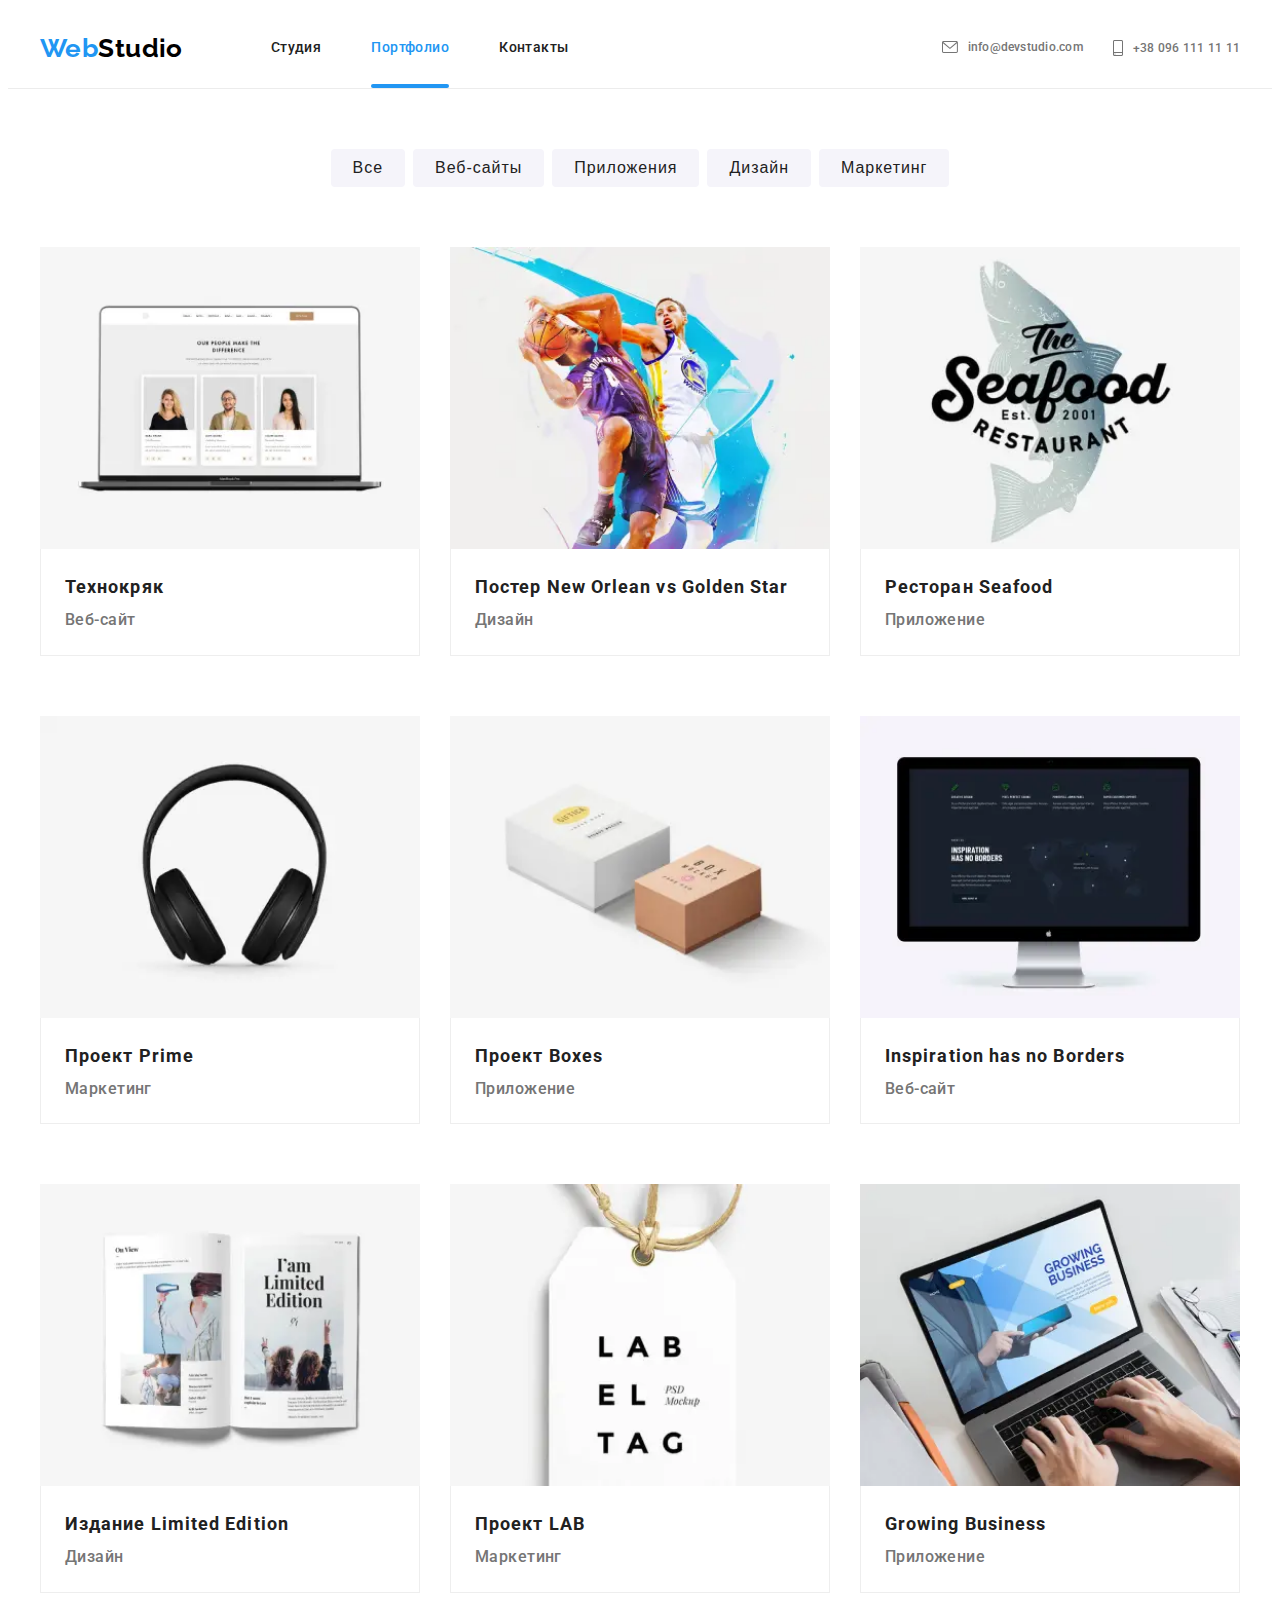
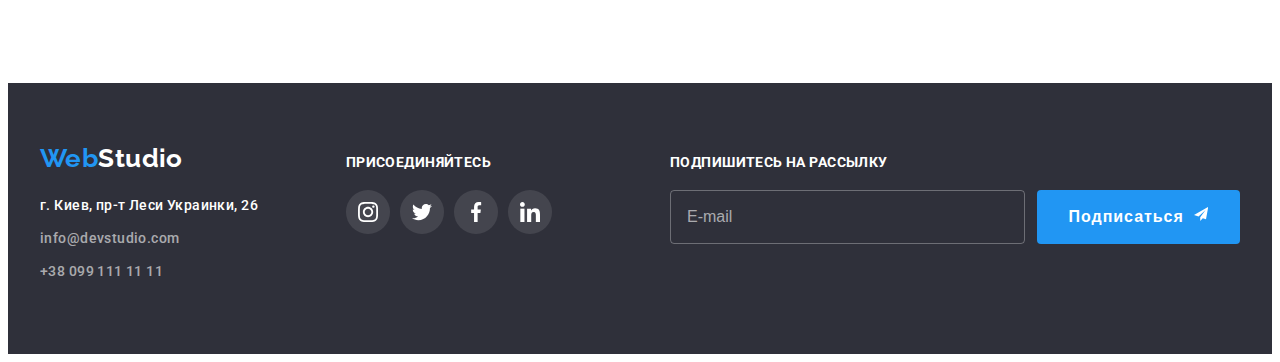
==== commit 531ef7bb: "added hw8 beta" ====
--- a/portfolio.html
+++ b/portfolio.html
@@ -69,7 +69,7 @@
           <a href="./index.html" class="mobile-menu__link link">Студия</a>
         </li>
         <li class="mobile-menu__item">
-          <a href="./portfolio.html" class="mobile-menu__link link">Портфолио</a>
+          <a href="./portfolio.html" class="mobile-menu__link link current">Портфолио</a>
         </li>
         <li class="mobile-menu__item">
           <a href="#footer" class="mobile-menu__link link">Контакты</a>
--- a/css/portfolio.min.css
+++ b/css/portfolio.min.css
@@ -1,2 +1,2 @@
-:root{--main-font: "Roboto", sans-serif;--secondary-font: "Raleway", sans-serif;--accent-color: #2196f3;--main-text-color: #212121;--secondary-text-color: #757575;--accent-text-color: #ffffff;--background-color-main: #f5f4fa;--background-color-accent: #2f303a;--logo-text-main: #000000;--social-logo: #afb1b8;--section-pt: 60px;--section-pb: 60px}.visually-hidden{position:absolute !important;clip:rect(1px 1px 1px 1px);clip:rect(1px, 1px, 1px, 1px);padding:0 !important;border:0 !important;height:1px !important;width:1px !important;overflow:hidden}body{font-family:var(--main-font);color:var(--main-text-color);font-weight:500;font-size:14px;line-height:1.14;letter-spacing:0.03em}h1,h2,h3,h4,h5,h6,p{margin:0}ul,ol{margin:0;padding:0}img{display:block;width:100%}.link{text-decoration:none;display:block}.list{list-style:none}.container{padding-left:15px;padding-right:15px}.header .container{display:flex;justify-content:space-between;align-items:center}.hero .container{max-width:400px}@media screen and (min-width: 1200px){.hero .container{max-width:700px;justify-content:center;align-items:center}}@media screen and (min-width: 480px){.container{width:450px;margin:0 auto}}@media screen and (min-width: 768px){.container{width:768px}.footer .container{display:flex;flex-wrap:wrap;align-items:baseline;justify-content:space-around}}@media screen and (min-width: 1200px){.container{width:1200px}}.img{display:block;max-width:100%;height:auto}.logo{font-family:var(--secondary-font);font-weight:700;font-size:26px;line-height:1.08;color:var(--accent-color)}.footer .logo{margin-bottom:20px}.logo_theme_header{color:var(--logo-text-main)}.logo_theme_footer{color:var(--accent-text-color)}@media screen and (min-width: 768px){.logo{display:block}.header .logo{margin-right:88px}}@media screen and (min-width: 1200px){.logo{line-height:1.19;margin-right:93px}}.modal-btn{min-width:200px;margin-top:20px;padding:10px 32px;font-weight:700;font-size:16px;line-height:1.88;letter-spacing:0.06em;color:var(--accent-text-color);cursor:pointer;background:var(--accent-color);border-radius:4px;border:none}.modal-form-btn{min-width:200px;padding:10px 32px;align-self:center;margin-bottom:40px;color:var(--accent-text-color);background:var(--accent-color);border-radius:4px;border:none;cursor:pointer;font-weight:700;font-size:16px;line-height:1.88;letter-spacing:0.06em}.modal-form-btn:hover,.modal-form-btn:focus{box-shadow:0px 3px 1px rgba(0,0,0,0.1),0px 1px 2px rgba(0,0,0,0.08),0px 2px 2px rgba(0,0,0,0.12);cursor:pointer}@media screen and (min-width: 1200px){.modal-btn{margin-top:0;margin-left:12px}}.social-list__link{display:flex;align-items:center;justify-content:center;width:44px;height:44px;border-radius:50%;background-color:transparent;color:var(--social-logo);transition:background-color 250ms cubic-bezier(0.4, 0, 0.2, 1),color 250ms cubic-bezier(0.4, 0, 0.2, 1)}.social-list__link:hover,.social-list__link:focus{background-color:var(--accent-color)}.footer .social-list__link{color:var(--accent-text-color);background-image:linear-gradient(rgba(255,255,255,0.1), rgba(255,255,255,0.1))}.social-list__icon{fill:currentColor;width:20px;height:20px}.social-list__link:hover .social-list__icon,.social-list__link:focus .social-list__icon{color:var(--accent-text-color)}.footer .social-list__icon{fill:currentColor}.social-list{display:flex;align-items:center;justify-content:center;margin-bottom:60px}.social-list__item:not(:last-child){margin-right:10px}@media screen and (min-width: 1200px){.social-list__footer{display:inline-block;margin-left:70px}}.section-title{margin-bottom:30px;font-weight:700;font-size:28px;line-height:1.17;text-align:center;color:var(--logo-text-main)}.signup-form{text-align:center}.signup-form__input{display:block;width:100%;height:50px;margin:auto;padding-left:16px;border:1px solid rgba(255,255,255,0.3);border-radius:4px;color:var(--accent-text-color);background-color:transparent;outline:none;transition:border-color 250ms cubic-bezier(0.4, 0, 0.2, 1)}.signup-form__input:focus{border-color:var(--accent-color)}.signup-form__input::placeholder{font-size:16px;line-height:1.25;color:rgba(255,255,255,0.6)}.signup-form__btn-wrapper{display:flex}.modal-btn_icon{width:24px;height:24px;fill:var(--accent-text-color);margin-left:10px}@media screen and (min-width: 480px){.signup-form{width:450px}.signup-form__input{width:450px}}@media screen and (min-width: 1200px){.signup-form{display:flex;width:570px}.signup-form__input{width:358px}}.nav-list{display:flex}.nav-list__item{display:inline-block}.nav-list__item:not(:last-child){margin-right:50px}.nav-list__link{line-height:1.14;padding-top:32px;padding-bottom:32px;color:var(--main-text-color);transition:color 250ms cubic-bezier(0.4, 0, 0.2, 1)}.nav-list__link:hover,.nav-list__link:focus{color:var(--accent-color)}.current.nav-list__link{position:relative;display:flex;justify-items:center;align-items:center;flex-direction:column;color:var(--accent-color)}.current.nav-list__link::after{position:absolute;content:"";bottom:0;width:100%;height:4px;border-radius:2px;background-color:var(--accent-color)}@media screen and (min-width: 768px){.nav-list__link{line-height:1.14}}.overlay{position:absolute;transform:translateY(100%);top:0;left:0;height:100%;padding:60px 24px;background-color:transparent;color:var(--accent-text-color);overflow:auto;font-family:Roboto;font-weight:400;font-size:18px;line-height:1.55;letter-spacing:0.03em;transition:transform 250ms cubic-bezier(0.4, 0, 0.2, 1)}.list-items:hover .overlay,.list-items:focus .overlay{transform:translateY(0%);opacity:0.9;background-color:var(--accent-color)}.nav-btn{padding:6px 22px;font-weight:inherit;font-size:16px;line-height:1.63;display:flex;align-items:center;text-align:center;letter-spacing:0.06em;color:var(--main-text-color);cursor:pointer;background:var(--background-color-main);border-radius:4px;border:none;transition:background-color 250ms cubic-bezier(0.4, 0, 0.2, 1),color 250ms cubic-bezier(0.4, 0, 0.2, 1),box-shadow 250ms cubic-bezier(0.4, 0, 0.2, 1)}.nav-btn:hover,.nav-btn:focus{background-color:var(--accent-color);color:var(--accent-text-color);box-shadow:0px 3px 1px rgba(0,0,0,0.1),0px 1px 2px rgba(0,0,0,0.08),0px 2px 2px rgba(0,0,0,0.12)}.header{padding-top:16px;padding-bottom:16px;border-bottom:1px solid #ececec}.nav-list{display:none}.header-contacts{display:none}.mobile-menu{position:fixed;top:0;right:0;width:100vw;max-width:480px;height:100vh;padding:48px 40px;z-index:1;background-color:var(--accent-text-color);visibility:hidden;pointer-events:none;transform:translateX(100%);transition:transform 250ms cubic-bezier(0.4, 0, 0.2, 1)}.mobile-menu__link{color:var(--main-text-color)}.mobile-menu__link:hover,.mobile-menu__link:focus{color:var(--accent-color);border-bottom:4px solid var(--accent-color)}.mobile-menu__item{margin-bottom:32px;font-size:40px;line-height:1.17;letter-spacing:0.02em}.mobile-menu.is-open{transform:translateX(0);visibility:visible;pointer-events:auto}.mobile-menu-close-btn,.burger-btn{display:block;width:40px;height:40px;background-color:transparent;border:none;padding:0}.mobile-close-icon{position:absolute;top:10px;right:15px;width:19px;height:19px}.burger-icon{width:16px;height:24px}.mobile-contacts-list{margin-top:270px}.mobile-contacts-list__tel{margin-bottom:32px;font-size:34px;line-height:1.18;letter-spacing:0.02em;color:var(--accent-color)}.mobile-contacts-list__mail{margin-bottom:64px;font-size:24px;line-height:1.17;letter-spacing:0.02em;color:var(--secondary-text-color)}.mobile-social-list{display:flex;justify-content:left;margin-left:-10px}.mobile-social-list__item:not(:last-child){border-right:1px solid rgba(33,33,33,0.2)}.mobile-social-list__link{padding-left:10px;padding-right:10px;text-align:center;color:var(--accent-color)}@media screen and (min-width: 768px){.burger-btn{display:none}.header{margin:0 auto;padding-top:0;padding-bottom:0}.menu{display:flex;align-items:center;justify-content:space-between}.nav-list{display:flex}.header-contacts{display:block;margin-left:auto;font-size:12px;line-height:1.17;letter-spacing:0.02em}.header-contacts__mail{display:block;margin-bottom:10px;fill:var(--secondary-text-color)}.header-contacts__tel{display:block;fill:var(--secondary-text-color)}.header-contacts__link{display:flex;align-items:center;color:var(--secondary-text-color);transition:color 250ms cubic-bezier(0.4, 0, 0.2, 1),fill 250ms cubic-bezier(0.4, 0, 0.2, 1)}.header-contacts__link:hover,.header-contacts__link:focus{fill:var(--accent-color);color:var(--accent-color)}.header-contacts__icon-envelope{width:16px;height:12px;margin-right:10px}.header-contacts__icon-phone{width:10px;height:16px;margin-right:10px}}@media screen and (min-width: 1200px){.header-contacts{display:flex;margin-left:auto}.header-contacts__mail{margin-bottom:0;margin-right:30px}}.examples{padding-top:var(--section-pt);padding-bottom:var(--section-pb)}.examples-list{display:flex;flex-wrap:wrap;margin-bottom:50px}.examples-list-item:not(:last-child){margin-right:8px;margin-bottom:10px}.examples-list-wraper{position:relative;overflow:hidden}.list-items:hover,.list-items:focus{box-shadow:0px 1px 1px rgba(0,0,0,0.12),0px 4px 4px rgba(0,0,0,0.06),1px 4px 6px rgba(0,0,0,0.16)}.examples-about-wrapper{padding:20px 24px;padding-right:0;border:1px solid #eeeeee;border-top:none}.examples-img-list{margin-top:-30px;margin-left:-30px}.examples-img-title{font-weight:700;font-size:18px;line-height:2;letter-spacing:0.06em;color:var(--main-text-color)}.examples-img-about{font-size:16px;line-height:1.86;color:var(--secondary-text-color)}@media screen and (min-width: 768px){.examples-list{justify-content:center}.examples-img-list{display:flex;flex-wrap:wrap}.examples-img-item{flex-basis:calc(100% / 2 - 30px);margin-top:30px;margin-left:30px}}@media screen and (min-width: 1200px){.examples-img-item{flex-basis:calc(100% / 3 - 30px)}}.footer{background-color:var(--background-color-accent);padding-top:60px;padding-bottom:60px}.address{margin-bottom:9px;line-height:1.71;color:var(--accent-text-color)}.address-wrapper{display:block;text-align:center;margin-bottom:60px}.address-list__item:not(:last-child){margin-bottom:9px}.address-list__link{line-height:1.71;color:rgba(255,255,255,0.6);transition:color 250ms cubic-bezier(0.4, 0, 0.2, 1)}.address-list__link:hover,.address-list__link:focus{color:var(--accent-color)}.footer-suptitle{display:block;margin-bottom:20px;text-align:center;text-transform:uppercase;color:var(--accent-text-color);font-size:14px;line-height:1.17}@media screen and (min-width: 1200px){.footer-form{margin-left:auto}.address-wrapper{margin-bottom:0}.footer-suptitle{text-align:left}.address-wrapper{text-align:left}}
+:root{--main-font: "Roboto", sans-serif;--secondary-font: "Raleway", sans-serif;--accent-color: #2196f3;--main-text-color: #212121;--secondary-text-color: #757575;--accent-text-color: #ffffff;--background-color-main: #f5f4fa;--background-color-accent: #2f303a;--logo-text-main: #000000;--social-logo: #afb1b8;--section-pt: 60px;--section-pb: 60px}.visually-hidden{position:absolute !important;clip:rect(1px 1px 1px 1px);clip:rect(1px, 1px, 1px, 1px);padding:0 !important;border:0 !important;height:1px !important;width:1px !important;overflow:hidden}body{font-family:var(--main-font);color:var(--main-text-color);font-weight:500;font-size:14px;line-height:1.14;letter-spacing:0.03em}h1,h2,h3,h4,h5,h6,p{margin:0}ul,ol{margin:0;padding:0}img{display:block;width:100%}.link{text-decoration:none;display:block}.list{list-style:none}.container{padding-left:15px;padding-right:15px}.header .container{display:flex;justify-content:space-between;align-items:center}.hero .container{max-width:400px}@media screen and (min-width: 1200px){.hero .container{max-width:700px;justify-content:center;align-items:center}}@media screen and (min-width: 480px){.container{width:450px;margin:0 auto}}@media screen and (min-width: 768px){.container{width:768px}.footer .container{display:flex;flex-wrap:wrap;align-items:baseline;justify-content:space-around}}@media screen and (min-width: 1200px){.container{width:1200px}}.img{display:block;max-width:100%;height:auto}.logo{font-family:var(--secondary-font);font-weight:700;font-size:26px;line-height:1.08;color:var(--accent-color)}.footer .logo{margin-bottom:20px}.logo_theme_header{color:var(--logo-text-main)}.logo_theme_footer{color:var(--accent-text-color)}@media screen and (min-width: 768px){.logo{display:block}.header .logo{margin-right:88px}}@media screen and (min-width: 1200px){.logo{line-height:1.19;margin-right:93px}}.modal-btn{min-width:200px;margin-top:20px;padding:10px 32px;font-weight:700;font-size:16px;line-height:1.88;letter-spacing:0.06em;color:var(--accent-text-color);cursor:pointer;background:var(--accent-color);border-radius:4px;border:none}.modal-form-btn{min-width:200px;padding:10px 32px;align-self:center;color:var(--accent-text-color);background:var(--accent-color);border-radius:4px;border:none;cursor:pointer;font-weight:700;font-size:16px;line-height:1.88;letter-spacing:0.06em}.modal-form-btn:hover,.modal-form-btn:focus{box-shadow:0px 3px 1px rgba(0,0,0,0.1),0px 1px 2px rgba(0,0,0,0.08),0px 2px 2px rgba(0,0,0,0.12);cursor:pointer}@media screen and (min-width: 1200px){.modal-btn{margin-top:0;margin-left:12px}}.social-list__link{display:flex;align-items:center;justify-content:center;width:44px;height:44px;border-radius:50%;background-color:transparent;color:var(--social-logo);transition:background-color 250ms cubic-bezier(0.4, 0, 0.2, 1),color 250ms cubic-bezier(0.4, 0, 0.2, 1)}.social-list__link:hover,.social-list__link:focus{background-color:var(--accent-color)}.footer .social-list__link{color:var(--accent-text-color);background-image:linear-gradient(rgba(255,255,255,0.1), rgba(255,255,255,0.1))}.social-list__icon{fill:currentColor;width:20px;height:20px}.social-list__link:hover .social-list__icon,.social-list__link:focus .social-list__icon{color:var(--accent-text-color)}.footer .social-list__icon{fill:currentColor}.social-list{display:flex;align-items:center;justify-content:center;margin-bottom:60px}.social-list__item:not(:last-child){margin-right:10px}@media screen and (min-width: 1200px){.social-list__footer{display:inline-block;margin-left:70px;margin-bottom:0}}.section-title{margin-bottom:30px;font-weight:700;font-size:28px;line-height:1.17;text-align:center;color:var(--logo-text-main)}.signup-form{text-align:center}.signup-form__input{display:block;width:100%;height:50px;margin:auto;padding-left:16px;border:1px solid rgba(255,255,255,0.3);border-radius:4px;color:var(--accent-text-color);background-color:transparent;outline:none;transition:border-color 250ms cubic-bezier(0.4, 0, 0.2, 1)}.signup-form__input:focus{border-color:var(--accent-color)}.signup-form__input::placeholder{font-size:16px;line-height:1.25;color:rgba(255,255,255,0.6)}.signup-form__btn-wrapper{display:flex}.modal-btn_icon{width:24px;height:24px;fill:var(--accent-text-color);margin-left:10px}@media screen and (min-width: 480px){.signup-form{width:450px}.signup-form__input{width:450px}}@media screen and (min-width: 1200px){.signup-form{display:flex;width:570px}.signup-form__input{width:358px}}.nav-list{display:flex}.nav-list__item{display:inline-block}.nav-list__item:not(:last-child){margin-right:50px}.nav-list__link{line-height:1.14;padding-top:32px;padding-bottom:32px;color:var(--main-text-color);transition:color 250ms cubic-bezier(0.4, 0, 0.2, 1)}.nav-list__link:hover,.nav-list__link:focus{color:var(--accent-color)}.current.nav-list__link{position:relative;display:flex;justify-items:center;align-items:center;flex-direction:column;color:var(--accent-color)}.current.nav-list__link::after{position:absolute;content:"";bottom:0;width:100%;height:4px;border-radius:2px;background-color:var(--accent-color)}@media screen and (min-width: 768px){.nav-list__link{line-height:1.14}}.overlay{position:absolute;transform:translateY(100%);top:0;left:0;height:100%;padding:60px 24px;background-color:transparent;color:var(--accent-text-color);overflow:auto;font-family:Roboto;font-weight:400;font-size:18px;line-height:1.55;letter-spacing:0.03em;transition:transform 250ms cubic-bezier(0.4, 0, 0.2, 1)}.list-items:hover .overlay,.list-items:focus .overlay{transform:translateY(0%);opacity:0.9;background-color:var(--accent-color)}.nav-btn{padding:6px 22px;font-weight:inherit;font-size:16px;line-height:1.63;display:flex;align-items:center;text-align:center;letter-spacing:0.06em;color:var(--main-text-color);cursor:pointer;background:var(--background-color-main);border-radius:4px;border:none;transition:background-color 250ms cubic-bezier(0.4, 0, 0.2, 1),color 250ms cubic-bezier(0.4, 0, 0.2, 1),box-shadow 250ms cubic-bezier(0.4, 0, 0.2, 1)}.nav-btn:hover,.nav-btn:focus{background-color:var(--accent-color);color:var(--accent-text-color);box-shadow:0px 3px 1px rgba(0,0,0,0.1),0px 1px 2px rgba(0,0,0,0.08),0px 2px 2px rgba(0,0,0,0.12)}.header{padding-top:16px;padding-bottom:16px;border-bottom:1px solid #ececec}.nav-list{display:none}.header-contacts{display:none}.mobile-menu{position:fixed;top:0;width:100vw;max-width:480px;height:100vh;padding:48px 40px;z-index:1;overflow-y:scroll;background-color:var(--accent-text-color);display:flex;flex-direction:column;justify-content:space-between;visibility:hidden;pointer-events:none;transform:translateX(100%);transition:transform 250ms cubic-bezier(0.4, 0, 0.2, 1)}.mobile-menu__link{color:var(--main-text-color)}.mobile-menu__link:hover,.mobile-menu__link:focus{color:var(--accent-color);border-bottom:4px solid var(--accent-color)}.mobile-menu__item{margin-bottom:32px;font-size:40px;line-height:1.18;letter-spacing:0.02em}.mobile-menu.is-open{transform:translateX(0);visibility:visible;pointer-events:auto}.current.mobile-menu__link{position:relative;display:flex;justify-items:center;align-items:center;color:var(--accent-color)}.mobile-menu-close-btn,.burger-btn{display:block;background-color:transparent;border:none;padding:0}.mobile-close-icon{position:absolute;top:10px;right:15px;width:19px;height:19px}.burger-icon{width:16px;height:24px}.mobile-contacts-list{margin-top:270px}.mobile-contacts-list__tel{margin-bottom:32px;font-size:34px;line-height:1.18;letter-spacing:0.02em;color:var(--accent-color)}.mobile-contacts-list__mail{margin-bottom:64px;font-size:24px;line-height:1.17;letter-spacing:0.02em;color:var(--secondary-text-color)}.mobile-social-list{display:flex;flex-wrap:wrap;justify-content:left;margin-left:-10px}.mobile-social-list__item:not(:last-child){border-right:1px solid rgba(33,33,33,0.2);margin-bottom:10px}.mobile-social-list__link{padding-left:10px;padding-right:10px;text-align:center;color:var(--accent-color)}@media screen and (min-width: 768px){.burger-btn{display:none}.header{margin:0 auto;padding-top:0;padding-bottom:0}.menu{display:flex;align-items:center;justify-content:space-between}.nav-list{display:flex}.header-contacts{display:block;margin-left:auto;font-size:12px;line-height:1.17;letter-spacing:0.02em}.header-contacts__mail{display:block;margin-bottom:10px;fill:var(--secondary-text-color)}.header-contacts__tel{display:block;fill:var(--secondary-text-color)}.header-contacts__link{display:flex;align-items:center;color:var(--secondary-text-color);transition:color 250ms cubic-bezier(0.4, 0, 0.2, 1),fill 250ms cubic-bezier(0.4, 0, 0.2, 1)}.header-contacts__link:hover,.header-contacts__link:focus{fill:var(--accent-color);color:var(--accent-color)}.header-contacts__icon-envelope{width:16px;height:12px;margin-right:10px}.header-contacts__icon-phone{width:10px;height:16px;margin-right:10px}}@media screen and (min-width: 1200px){.header-contacts{display:flex;margin-left:auto}.header-contacts__mail{margin-bottom:0;margin-right:30px}}.examples{padding-top:var(--section-pt);padding-bottom:var(--section-pb)}.examples-list{display:flex;flex-wrap:wrap;margin-bottom:50px}.examples-list-item:not(:last-child){margin-right:8px;margin-bottom:10px}.examples-list-wraper{position:relative;overflow:hidden}.list-items:hover,.list-items:focus{box-shadow:0px 1px 1px rgba(0,0,0,0.12),0px 4px 4px rgba(0,0,0,0.06),1px 4px 6px rgba(0,0,0,0.16)}.examples-about-wrapper{padding:20px 24px;padding-right:0;border:1px solid #eeeeee;border-top:none}.examples-img-list{margin-top:-30px;margin-left:-30px}.examples-img-title{font-weight:700;font-size:18px;line-height:2;letter-spacing:0.06em;color:var(--main-text-color)}.examples-img-about{font-size:16px;line-height:1.86;color:var(--secondary-text-color)}.examples-img-item:not(:last-child){margin-bottom:30px}@media screen and (min-width: 768px){.examples-list{justify-content:center}.examples-img-list{display:flex;flex-wrap:wrap}.examples-img-item{flex-basis:calc(100% / 2 - 30px);margin-top:30px;margin-left:30px}}@media screen and (min-width: 1200px){.examples-img-item{flex-basis:calc(100% / 3 - 30px)}}.footer{background-color:var(--background-color-accent);padding-top:60px;padding-bottom:60px}.address{margin-bottom:9px;line-height:1.71;color:var(--accent-text-color)}.address-wrapper{display:block;text-align:center;margin-bottom:60px}.address-list__item:not(:last-child){margin-bottom:9px}.address-list__link{line-height:1.71;color:rgba(255,255,255,0.6);transition:color 250ms cubic-bezier(0.4, 0, 0.2, 1)}.address-list__link:hover,.address-list__link:focus{color:var(--accent-color)}.footer-suptitle{display:block;margin-bottom:20px;text-align:center;text-transform:uppercase;color:var(--accent-text-color);font-size:14px;line-height:1.17}@media screen and (min-width: 1200px){.footer-form{margin-left:auto}.address-wrapper{margin-bottom:0}.footer-suptitle{text-align:left}.address-wrapper{text-align:left}}
 /*# sourceMappingURL=portfolio.min.css.map */